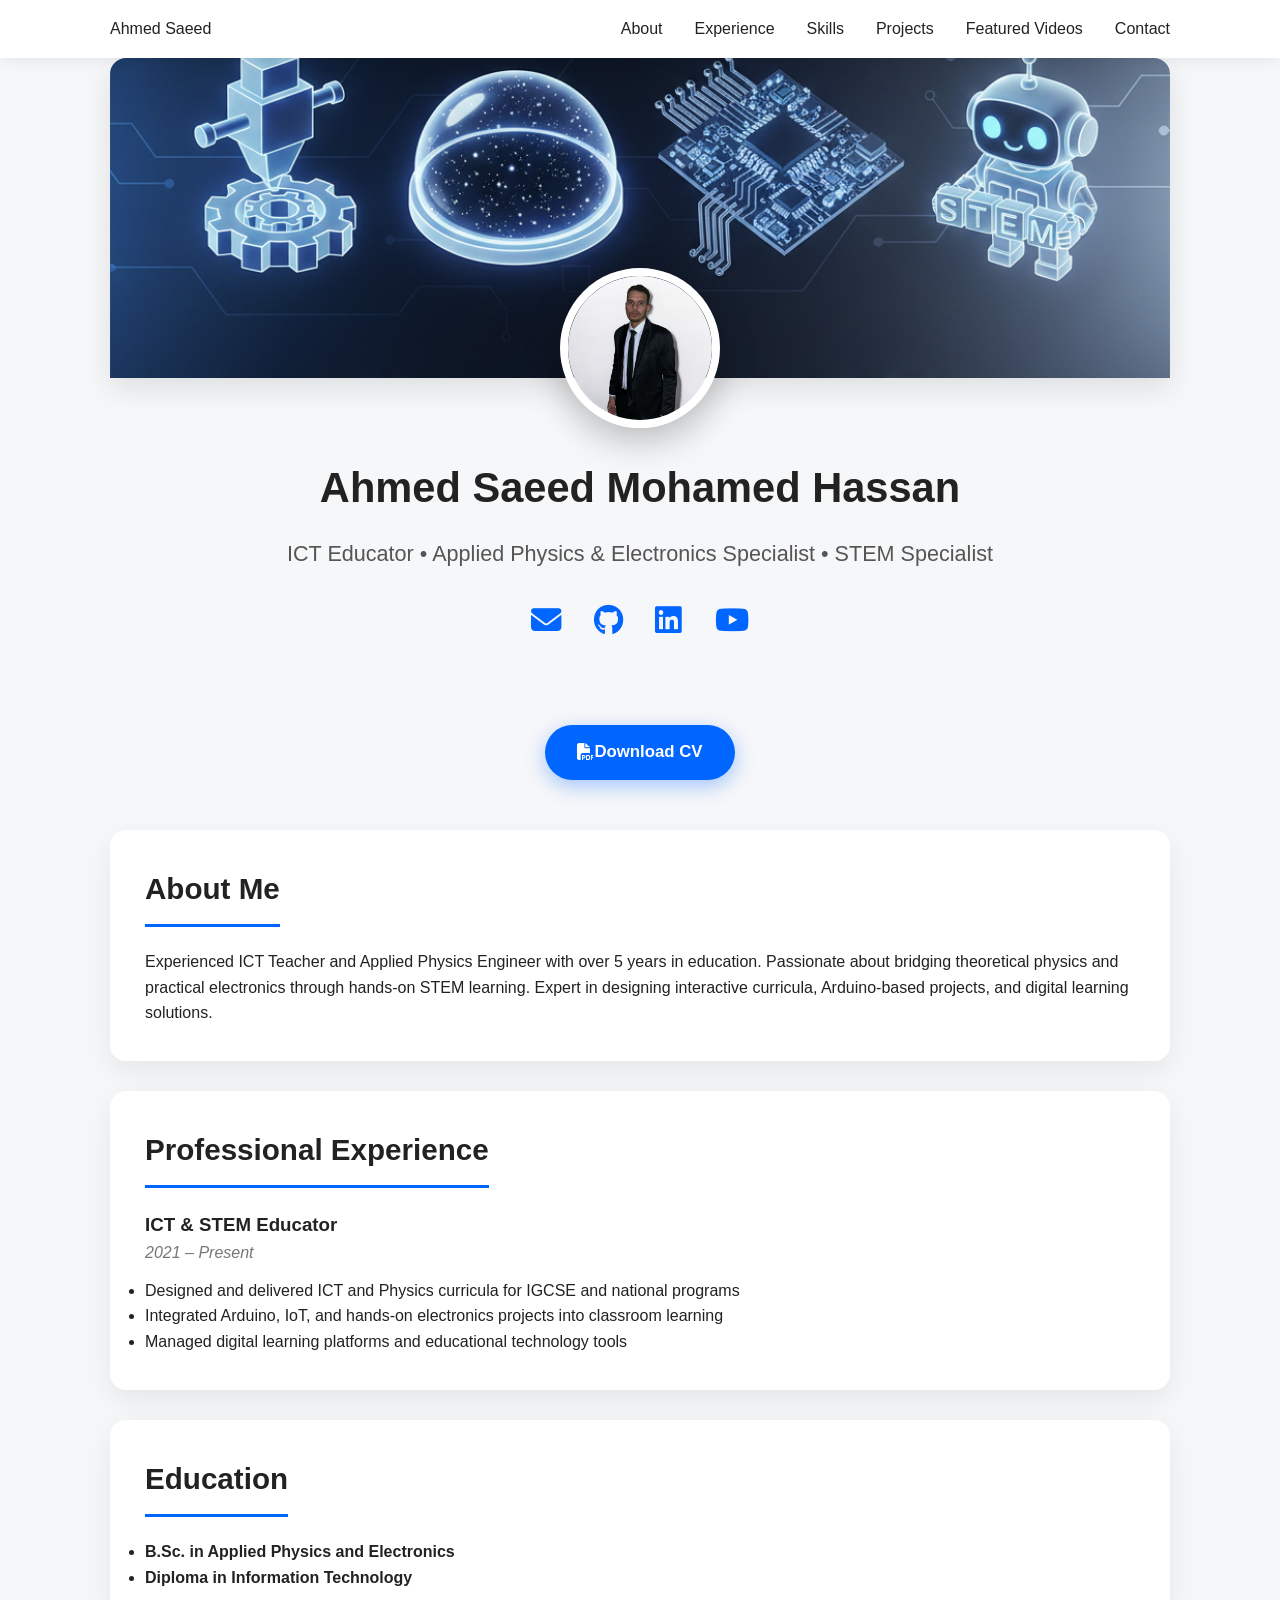
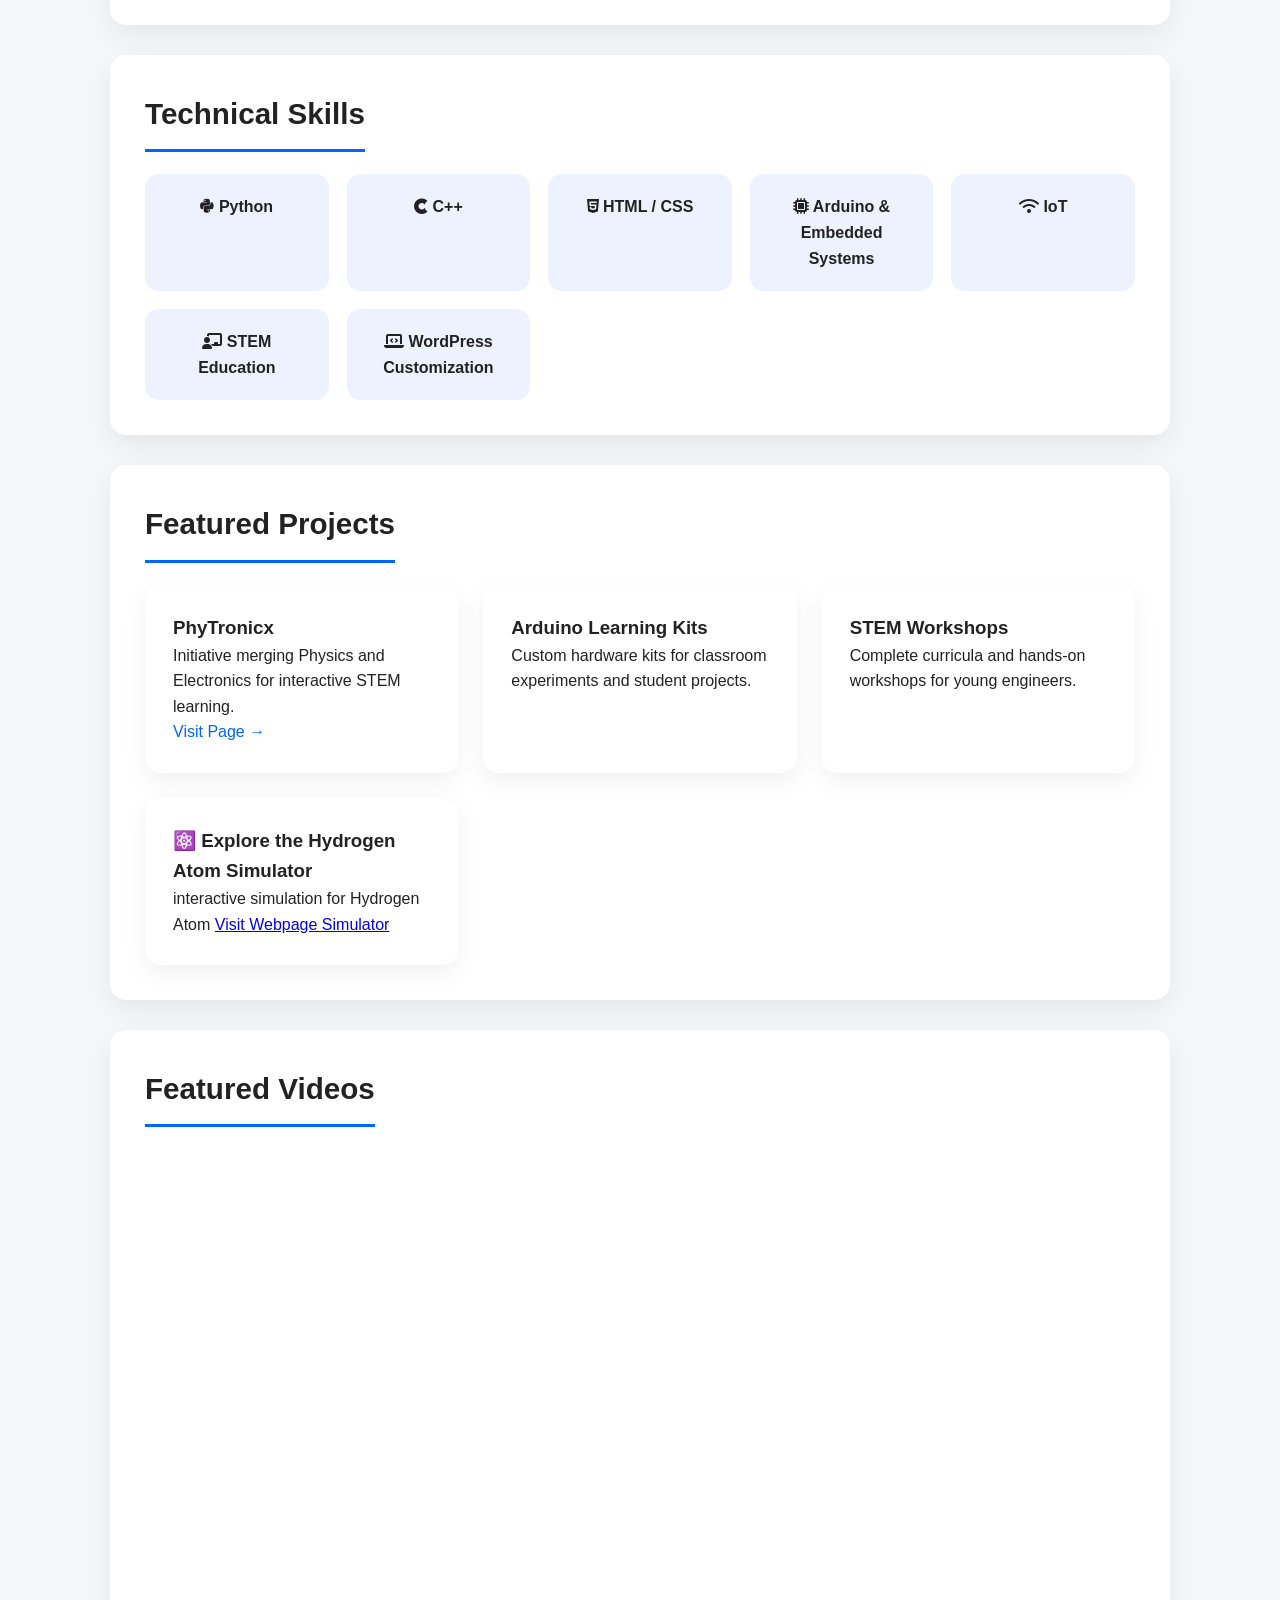
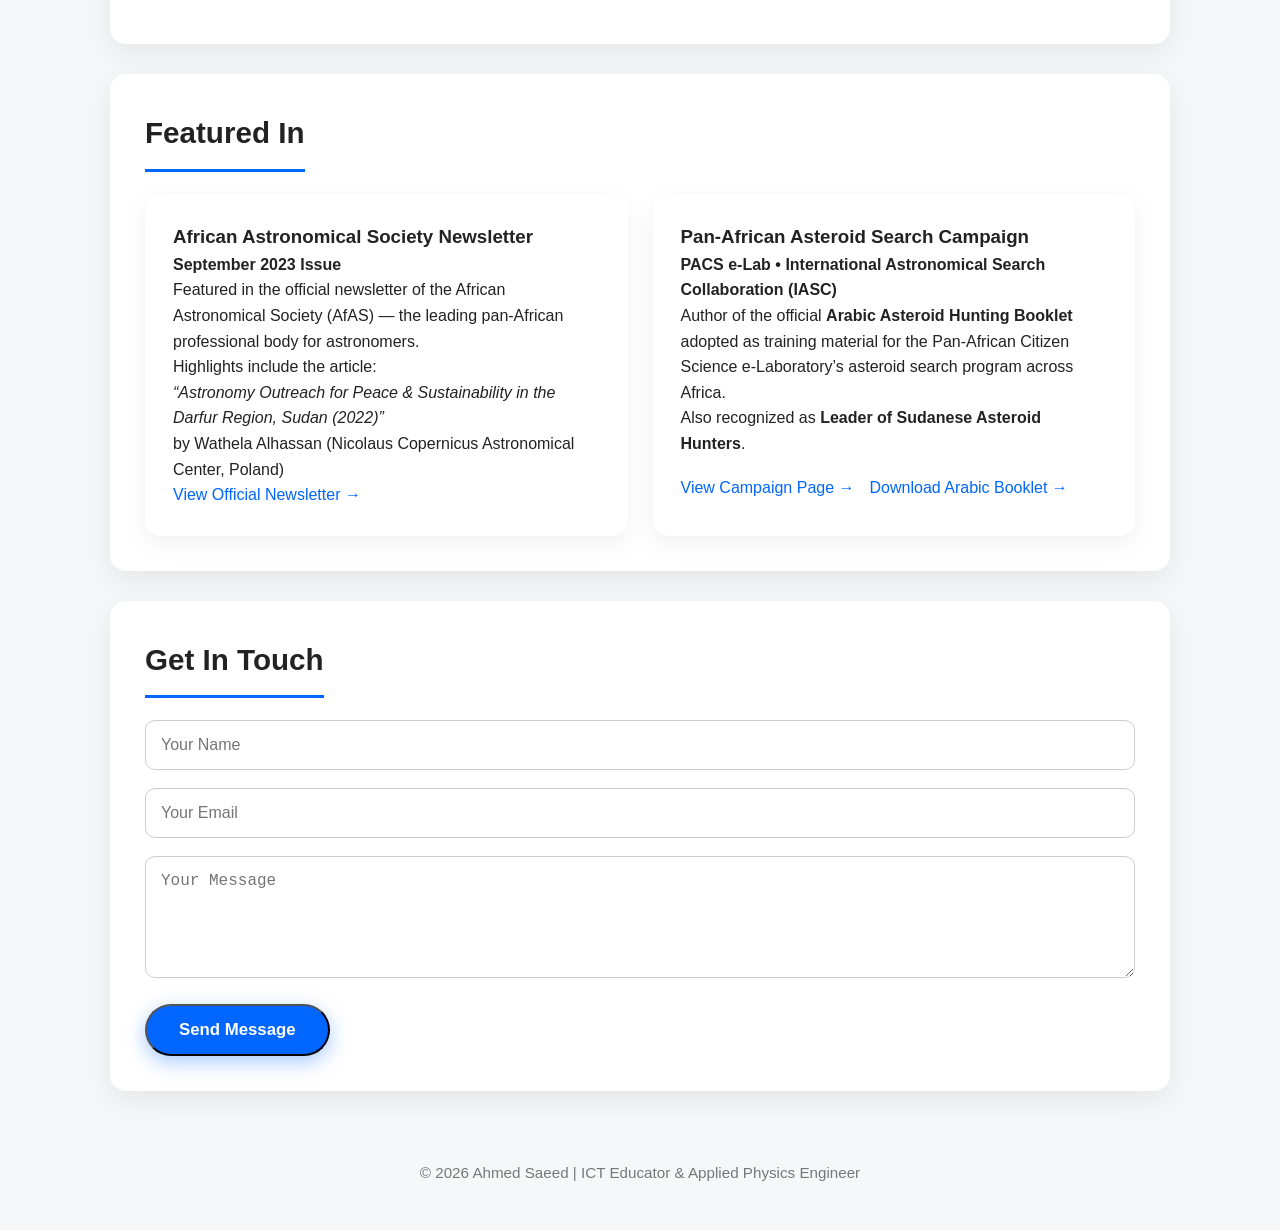
==== index.html @ c098cca5 "Integrate Google Analytics tracking script Added Google Analytics tracking code to the HTML file." ====
<!DOCTYPE html>
<html lang="en">
<head>
  <meta charset="UTF-8">
  <meta name="viewport" content="width=device-width, initial-scale=1.0">
  <title>Ahmed Saeed | ICT & STEM Educator</title>
  <link rel="stylesheet" href="https://cdnjs.cloudflare.com/ajax/libs/font-awesome/6.5.1/css/all.min.css">
  <link rel="stylesheet" href="style.css">
</head>

  <!-- Google tag (gtag.js) -->
<script async src="https://www.googletagmanager.com/gtag/js?id=G-PC1RG837T7"></script>
<script>
  window.dataLayer = window.dataLayer || [];
  function gtag(){dataLayer.push(arguments);}
  gtag('js', new Date());

  gtag('config', 'G-PC1RG837T7');
</script>
  
<body>

  <!-- Navbar -->
  <nav class="navbar">
    <div class="container">
      <a href="#" class="logo">Ahmed Saeed</a>
      <ul>
        <li><a href="#about">About</a></li>
        <li><a href="#experience">Experience</a></li>
        <li><a href="#skills">Skills</a></li>
        <li><a href="#projects">Projects</a></li>
        <li><a href="#videos">Featured Videos</a></li>
        <li><a href="#contact">Contact</a></li>
      </ul>
    </div>
  </nav>

  <main class="container">

        <!-- Hero مع البانر الجديد -->
    <section class="hero">
      <!-- البانر المستطيل -->
      <div class="hero-banner">
        <img src="hero-banner.png" alt="Studio & Lab">
      </div>

      <!-- الصورة الدائرية (تبقى كما هي) -->
      <div class="avatar-wrapper">
        <img src="Personal_Image.jpg" alt="Ahmed Saeed" class="avatar">
      </div>

      <h1>Ahmed Saeed Mohamed Hassan</h1>
      <p class="title">ICT Educator • Applied Physics & Electronics Specialist • STEM Specialist</p>
      
      <div class="links">
        <a href="mailto:3ahmedsaeed3@gmail.com"><i class="fa-solid fa-envelope"></i></a>
        <a href="https://github.com/ahmedsaeedmohammedhasan" target="_blank"><i class="fa-brands fa-github"></i></a>
        <a href="https://www.linkedin.com/in/ahmed-saeed-133773b6/" target="_blank"><i class="fa-brands fa-linkedin"></i></a>
        <a href="https://www.youtube.com/@ahmed.saeed3310" target="_blank"><i class="fa-brands fa-youtube"></i></a>
      </div>
    </section>

    <!-- CV Button -->
    <div class="cv_container">
      <a href="Ahmed_Saeed_CV.pdf" download class="download-btn">
        <i class="fa-solid fa-file-pdf"></i> Download CV
      </a>
    </div>

    <!-- About -->
    <section id="about" class="card">
      <h2>About Me</h2>
      <p>Experienced ICT Teacher and Applied Physics Engineer with over 5 years in education. Passionate about bridging theoretical physics and practical electronics through hands-on STEM learning. Expert in designing interactive curricula, Arduino-based projects, and digital learning solutions.</p>
    </section>

    <!-- Experience -->
    <section id="experience" class="card">
      <h2>Professional Experience</h2>
      <div class="experience-item">
        <h3>ICT & STEM Educator</h3>
        <p class="date">2021 – Present</p>
        <ul>
          <li>Designed and delivered ICT and Physics curricula for IGCSE and national programs</li>
          <li>Integrated Arduino, IoT, and hands-on electronics projects into classroom learning</li>
          <li>Managed digital learning platforms and educational technology tools</li>
        </ul>
      </div>
    </section>

    <!-- Education -->
    <section class="card">
      <h2>Education</h2>
      <ul>
        <li><strong>B.Sc. in Applied Physics and Electronics</strong></li>
        <li><strong>Diploma in Information Technology</strong></li>
      </ul>
    </section>

    <!-- Skills -->
    <section id="skills" class="card">
      <h2>Technical Skills</h2>
      <div class="skills-grid">
        <div class="skill"><i class="fa-brands fa-python"></i> Python</div>
        <div class="skill"><i class="fa-brands fa-cuttlefish"></i> C++</div>
        <div class="skill"><i class="fa-brands fa-html5"></i> HTML / CSS</div>
        <div class="skill"><i class="fa-solid fa-microchip"></i> Arduino & Embedded Systems</div>
        <div class="skill"><i class="fa-solid fa-wifi"></i> IoT</div>
        <div class="skill"><i class="fa-solid fa-chalkboard-user"></i> STEM Education</div>
        <div class="skill"><i class="fa-solid fa-laptop-code"></i> WordPress Customization</div>
      </div>
    </section>

    <!-- Projects -->
    <section id="projects" class="card">
      <h2>Featured Projects</h2>
      <div class="projects-grid">
        <div class="project-card">
          <h3>PhyTronicx</h3>
          <p>Initiative merging Physics and Electronics for interactive STEM learning.</p>
          <a href="https://www.facebook.com/phytronicx/" target="_blank" class="project-link">Visit Page →</a>
        </div>
        <div class="project-card">
          <h3>Arduino Learning Kits</h3>
          <p>Custom hardware kits for classroom experiments and student projects.</p>
        </div>
        <div class="project-card">
          <h3>STEM Workshops</h3>
          <p>Complete curricula and hands-on workshops for young engineers.</p>
        </div>
        <div class="project-card">
          <h3>⚛️ Explore the Hydrogen Atom Simulator </h3>
          <p3>interactive simulation for Hydrogen Atom</p3>
          <a href="hydrogen-simulation.html" target="_blank">Visit Webpage Simulator</a>
        </div>
      </div>
    </section>

    

    <!-- Featured Videos -->
    <section id="videos" class="card">
      <h2>Featured Videos</h2>
      <div class="videos-grid">
        <iframe src="https://www.youtube.com/embed/_iWlAZLUbdM?si=-Vjk-KwJ4nX4zH1U" title="LiFi Experiment" allowfullscreen></iframe>
        <iframe src="https://www.youtube.com/embed/bzITjO2sZpw?si=8_UsGos0zS3VZKq0" title="School Lab Obtimization" allowfullscreen></iframe>
        <iframe src="https://www.youtube.com/embed/A61dWFtvaNE?si=qZqMp2FY14r-JVt9" title="ICT Course" allowfullscreen></iframe>
        <iframe src="https://www.youtube.com/embed/4CJFnahvGFs?si=-EGFkXsbiI03WIcP" title="Interviwes with ICT Course Students" allowfullscreen></iframe>
      </div>
    </section>
    
    <!-- Featured In -->
    <section id="featured" class="card">
      <h2>Featured In</h2>
      <div class="projects-grid">

        <!-- AfAS Newsletter -->
        <div class="project-card">
          <h3>African Astronomical Society Newsletter</h3>
          <p><strong>September 2023 Issue</strong></p>
          <p>Featured in the official newsletter of the African Astronomical Society (AfAS) — the leading pan-African professional body for astronomers.</p>
          <p>Highlights include the article:<br>
             <em>“Astronomy Outreach for Peace & Sustainability in the Darfur Region, Sudan (2022)”</em><br>
             by Wathela Alhassan (Nicolaus Copernicus Astronomical Center, Poland)</p>
          <a href="https://www.africanastronomicalsociety.org/newsletter-september-2023/" 
             target="_blank" 
             class="project-link">View Official Newsletter →</a>
        </div>

        <!-- لو عايز تضيف رابط الـ PDF الخاص بك على Google Drive -->
        <!-- <a href="https://drive.google.com/file/d/1Qd4RTVjuzkWFmsJOhyzgzWHrSRsuoqc3/view" target="_blank" class="project-link">Download PDF (Google Drive) →</a> -->

        <!-- 2. الجديد: Pan-African Asteroid Search Campaign -->
        <div class="project-card">
          <h3>Pan-African Asteroid Search Campaign</h3>
          <p><strong>PACS e-Lab • International Astronomical Search Collaboration (IASC)</strong></p>
          <p>Author of the official <strong>Arabic Asteroid Hunting Booklet</strong> adopted as training material for the Pan-African Citizen Science e-Laboratory’s asteroid search program across Africa.</p>
          <p>Also recognized as <strong>Leader of Sudanese Asteroid Hunters</strong>.</p>
          
          <div style="margin-top: 18px; display:flex; gap:15px; flex-wrap:wrap;">
            <a href="https://pacselab.space/iasc/" target="_blank" class="project-link">View Campaign Page →</a>
            <a href="https://ahmedsaeedmh.wordpress.com/2022/03/25/asteroids-hunting-booklet/" target="_blank" class="project-link">Download Arabic Booklet →</a>
          </div>
        </div>
        
      </div>
    </section>

        
    
    <!-- Contact -->
    <section id="contact" class="card">
      <h2>Get In Touch</h2>
      <form>
        <input type="text" placeholder="Your Name" required>
        <input type="email" placeholder="Your Email" required>
        <textarea placeholder="Your Message" rows="5" required></textarea>
        <button type="submit" class="download-btn">Send Message</button>
      </form>
    </section>

  </main>

  <footer>
    <p>© 2026 Ahmed Saeed | ICT Educator & Applied Physics Engineer</p>
  </footer>

</body>
</html>
---- style.css ----
/* ==================== style.css ==================== */

* {
  box-sizing: border-box;
  margin: 0;
  padding: 0;
}

body {
  font-family: -apple-system, BlinkMacSystemFont, "Segoe UI", Roboto, sans-serif;
  background: #f6f7f9;
  color: #222;
  line-height: 1.6;
}

.container {
  max-width: 1100px;
  margin: 0 auto;
  padding: 0 20px;
}

/* Navbar */
.navbar {
  background: white;
  box-shadow: 0 2px 15px rgba(0,0,0,0.08);
  position: sticky;
  top: 0;
  z-index: 100;
}
.navbar .container {
  display: flex;
  justify-content: space-between;
  align-items: center;
  padding: 16px 20px;
}
.navbar ul {
  display: flex;
  gap: 32px;
  list-style: none;
}
.navbar a {
  text-decoration: none;
  color: #222;
  font-weight: 500;
  transition: color 0.3s;
}
.navbar a:hover { color: #0066ff; }

/* Hero */
.hero {
  text-align: center;
  padding: 60px 0 40px;
}
.avatar {
  width: 140px;
  height: 140px;
  border-radius: 50%;
  object-fit: cover;
  margin-bottom: 20px;
  border: 6px solid #fff;
  box-shadow: 0 10px 30px rgba(0,0,0,0.12);
}
.hero h1 {
  font-size: 2.6rem;
  margin-bottom: 8px;
}
.title {
  color: #555;
  font-size: 1.35rem;
  margin-bottom: 25px;
}
.links a {
  margin: 0 14px;
  font-size: 1.9rem;
  color: #0066ff;
  transition: transform 0.3s;
}
.links a:hover { transform: scale(1.25); }

/* CV Button */
.cv_container {
  display: flex;
  justify-content: center;
  margin: 30px 0 50px;
}
.download-btn {
  display: inline-flex;
  align-items: center;
  background: #0066ff;
  color: white;
  padding: 14px 32px;
  border-radius: 50px;
  text-decoration: none;
  font-weight: 700;
  font-size: 1.05rem;
  box-shadow: 0 6px 20px rgba(0,102,255,0.35);
  transition: all 0.3s;
}
.download-btn:hover {
  background: #0052cc;
  transform: translateY(-4px);
  box-shadow: 0 12px 25px rgba(0,102,255,0.4);
}

/* Cards */
.card {
  background: #fff;
  padding: 35px;
  margin-bottom: 30px;
  border-radius: 16px;
  box-shadow: 0 10px 30px rgba(0,0,0,0.07);
}
.card h2 {
  margin-bottom: 22px;
  font-size: 1.85rem;
  border-bottom: 3px solid #0066ff;
  padding-bottom: 12px;
  display: inline-block;
}

/* Experience */
.date {
  color: #777;
  font-style: italic;
  margin-bottom: 12px;
}

/* Skills */
.skills-grid {
  display: grid;
  grid-template-columns: repeat(auto-fit, minmax(160px, 1fr));
  gap: 18px;
}
.skill {
  background: #eef2ff;
  padding: 20px;
  border-radius: 14px;
  text-align: center;
  font-weight: 600;
  transition: all 0.3s;
}
.skill:hover {
  background: #0066ff;
  color: white;
  transform: translateY(-6px);
}

/* Projects */
.projects-grid {
  display: grid;
  grid-template-columns: repeat(auto-fit, minmax(300px, 1fr));
  gap: 25px;
}
.project-card {
  background: #fff;
  padding: 28px;
  border-radius: 16px;
  box-shadow: 0 8px 25px rgba(0,0,0,0.06);
  transition: transform 0.4s;
}
.project-card:hover { transform: translateY(-12px); }
.project-link {
  color: #0066ff;
  text-decoration: none;
  font-weight: 500;
}
.project-link:hover { text-decoration: underline; }

/* Videos */
.videos-grid {
  display: grid;
  grid-template-columns: repeat(auto-fit, minmax(320px, 1fr));
  gap: 20px;
}
.videos-grid iframe {
  width: 100%;
  height: 220px;
  border-radius: 16px;
  border: none;
}

/* Contact Form */
form input, form textarea {
  width: 100%;
  padding: 15px;
  margin-bottom: 18px;
  border: 1px solid #ccc;
  border-radius: 10px;
  font-size: 1rem;
}

/* Footer */
footer {
  text-align: center;
  color: #777;
  padding: 40px 0;
  font-size: 0.95rem;
}

/* ==================== Hero Banner ==================== */
.hero {
  position: relative;
  text-align: center;
  padding-top: 0;
  margin-bottom: 40px;
}

.hero-banner {
  width: 100%;
  height: 320px;           /* ارتفاع البانر */
  overflow: hidden;
  border-radius: 16px 16px 0 0;
  box-shadow: 0 10px 30px rgba(0,0,0,0.1);
}

.hero-banner img {
  width: 100%;
  height: 100%;
  object-fit: cover;       /* الصورة تغطي البانر كامل */
  display: block;
}

/* الصورة الدائرية تتقاطع مع البانر */
.avatar-wrapper {
  position: relative;
  margin-top: -110px;      /* القيمة دي اللي بتخلّي الدائرة تتقاطع مع البانر */
  z-index: 2;
  display: inline-block;
}

.avatar {
  width: 160px;            /* زيادة بسيطة للشكل الأجمل */
  height: 160px;
  border: 8px solid #fff;
  box-shadow: 0 12px 35px rgba(0,0,0,0.25);
  transition: transform 0.4s;
}

.avatar:hover {
  transform: scale(1.05);
}

/* تعديل بسيط على الـ title عشان يبقى أسفل البانر بشكل أجمل */
.hero .title {
  margin-top: 15px;
}

/* Responsive */
@media (max-width: 768px) {
  .navbar ul { gap: 20px; font-size: 0.95rem; }
  .hero h1 { font-size: 2.1rem; }
}
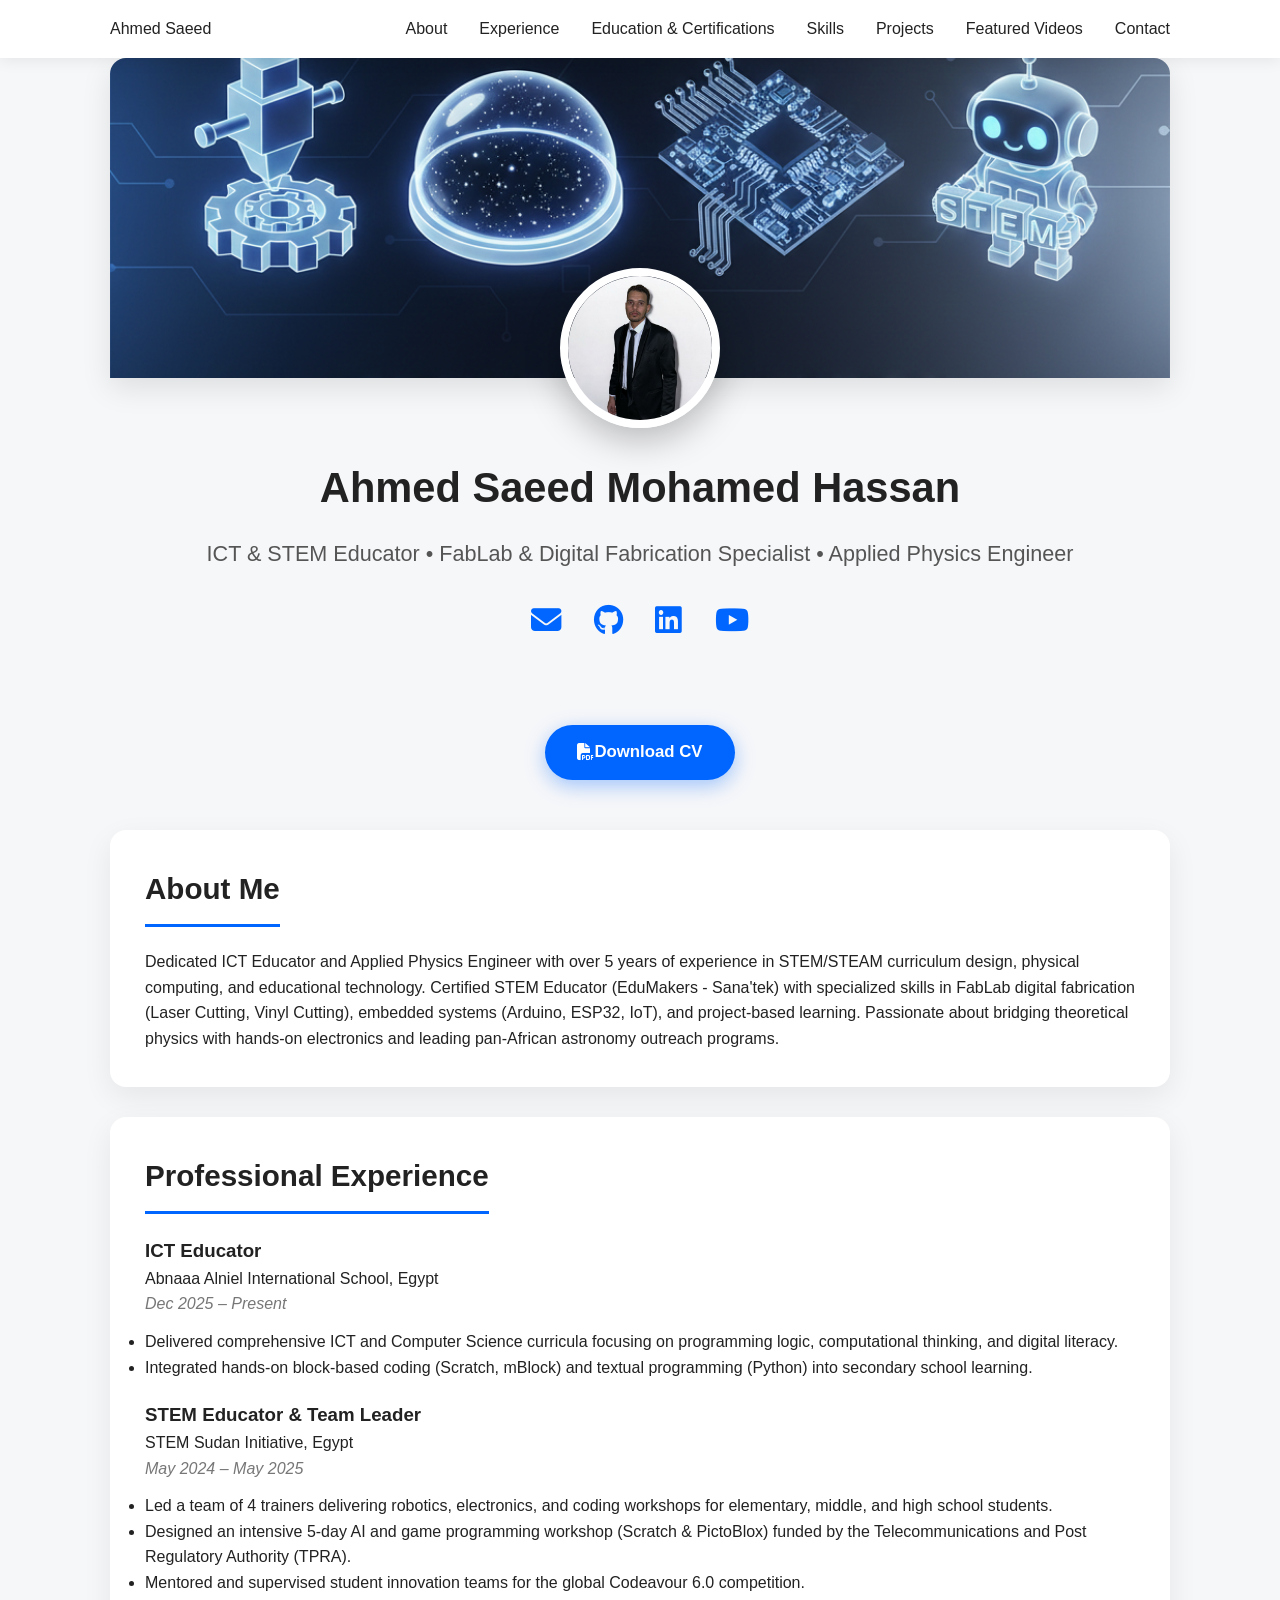
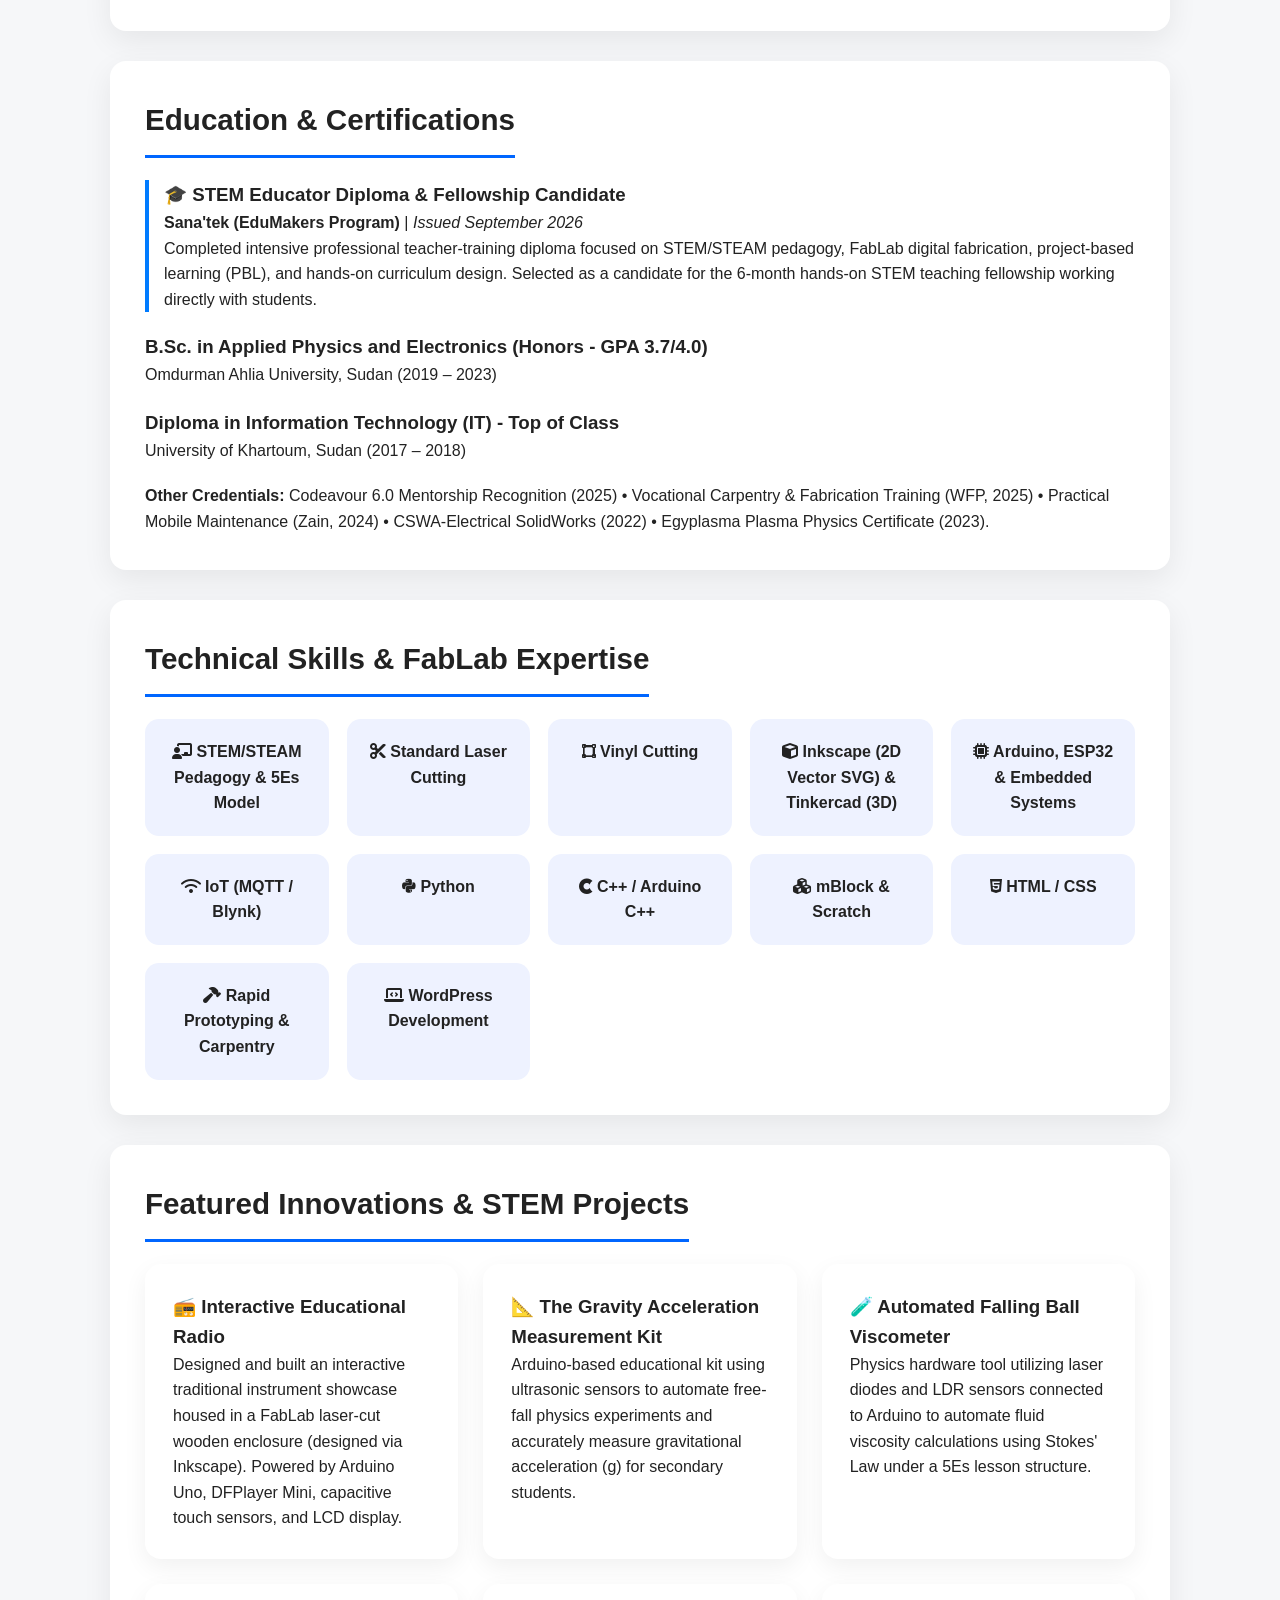
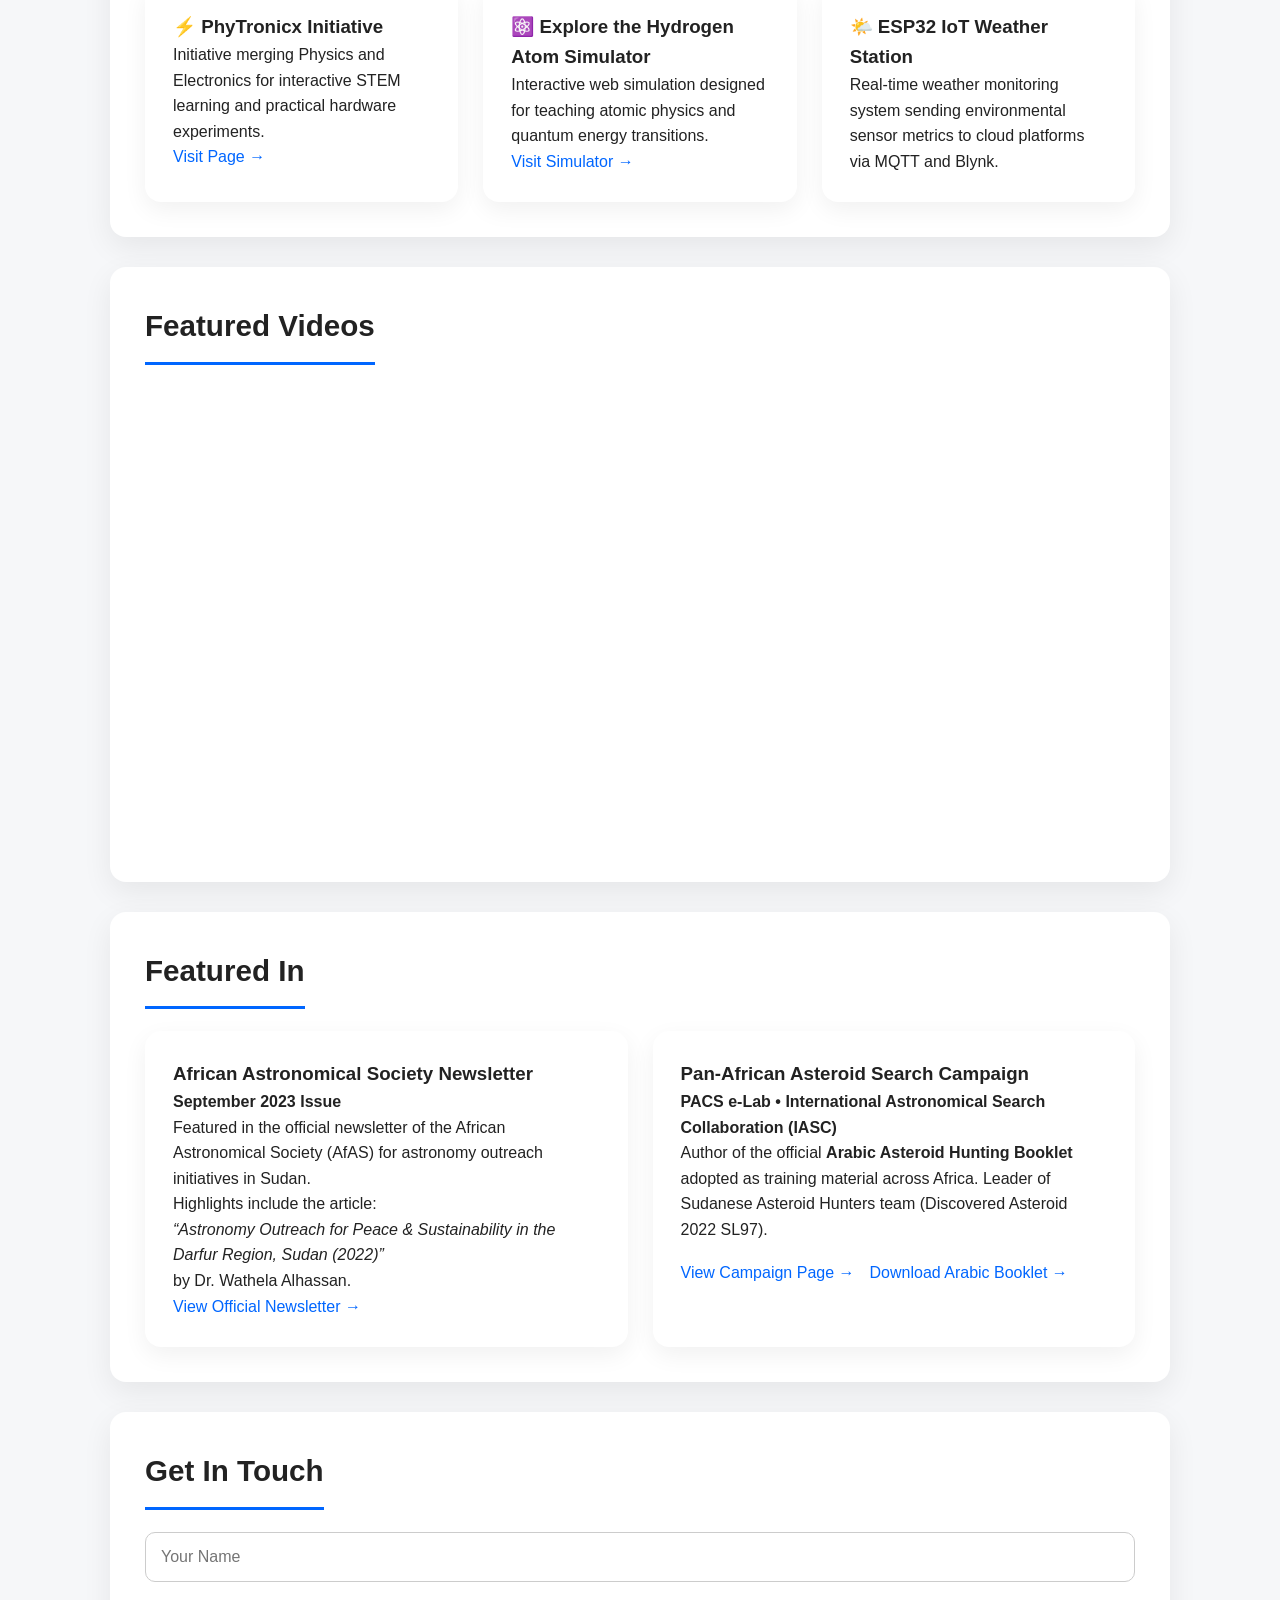
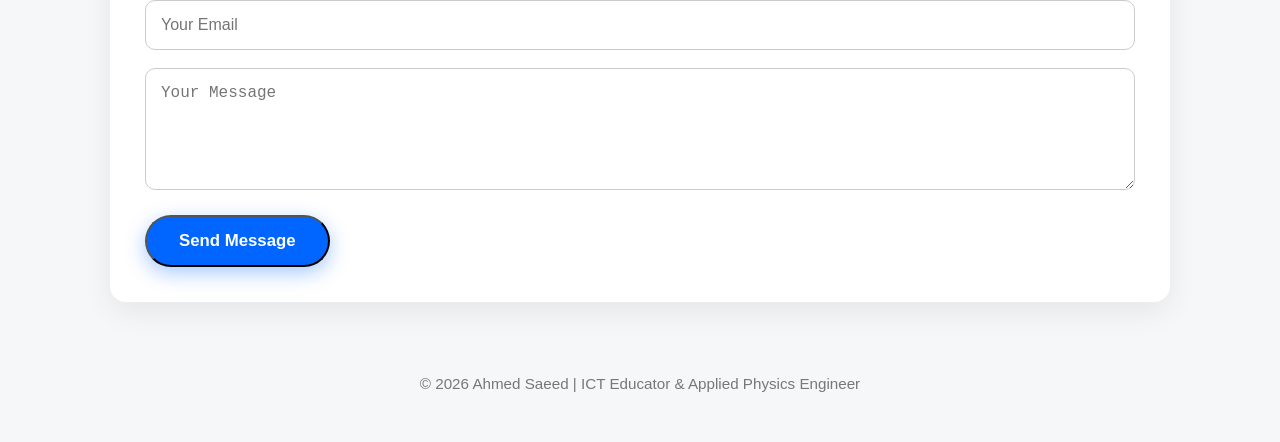
==== commit 9ace20a0: "Revise index.html for content and structural improvements Updated the index.html file to enhance the" ====
--- a/index.html
+++ b/index.html
@@ -6,18 +6,18 @@
   <title>Ahmed Saeed | ICT & STEM Educator</title>
   <link rel="stylesheet" href="https://cdnjs.cloudflare.com/ajax/libs/font-awesome/6.5.1/css/all.min.css">
   <link rel="stylesheet" href="style.css">
+
+  <!-- Google tag (gtag.js) -->
+  <script async src="https://www.googletagmanager.com/gtag/js?id=G-PC1RG837T7"></script>
+  <script>
+    window.dataLayer = window.dataLayer || [];
+    function gtag(){dataLayer.push(arguments);}
+    gtag('js', new Date());
+
+    gtag('config', 'G-PC1RG837T7');
+  </script>
 </head>
 
-  <!-- Google tag (gtag.js) -->
-<script async src="https://www.googletagmanager.com/gtag/js?id=G-PC1RG837T7"></script>
-<script>
-  window.dataLayer = window.dataLayer || [];
-  function gtag(){dataLayer.push(arguments);}
-  gtag('js', new Date());
-
-  gtag('config', 'G-PC1RG837T7');
-</script>
-  
 <body>
 
   <!-- Navbar -->
@@ -27,6 +27,7 @@
       <ul>
         <li><a href="#about">About</a></li>
         <li><a href="#experience">Experience</a></li>
+        <li><a href="#education">Education & Certifications</a></li>
         <li><a href="#skills">Skills</a></li>
         <li><a href="#projects">Projects</a></li>
         <li><a href="#videos">Featured Videos</a></li>
@@ -37,114 +38,167 @@
 
   <main class="container">
 
-        <!-- Hero مع البانر الجديد -->
+    <!-- Hero Section -->
     <section class="hero">
-      <!-- البانر المستطيل -->
       <div class="hero-banner">
         <img src="hero-banner.png" alt="Studio & Lab">
       </div>
 
-      <!-- الصورة الدائرية (تبقى كما هي) -->
       <div class="avatar-wrapper">
         <img src="Personal_Image.jpg" alt="Ahmed Saeed" class="avatar">
       </div>
 
       <h1>Ahmed Saeed Mohamed Hassan</h1>
-      <p class="title">ICT Educator • Applied Physics & Electronics Specialist • STEM Specialist</p>
+      <p class="title">ICT & STEM Educator • FabLab & Digital Fabrication Specialist • Applied Physics Engineer</p>
       
       <div class="links">
-        <a href="mailto:3ahmedsaeed3@gmail.com"><i class="fa-solid fa-envelope"></i></a>
-        <a href="https://github.com/ahmedsaeedmohammedhasan" target="_blank"><i class="fa-brands fa-github"></i></a>
-        <a href="https://www.linkedin.com/in/ahmed-saeed-133773b6/" target="_blank"><i class="fa-brands fa-linkedin"></i></a>
-        <a href="https://www.youtube.com/@ahmed.saeed3310" target="_blank"><i class="fa-brands fa-youtube"></i></a>
+        <a href="mailto:3ahmedsaeed3@gmail.com" title="Email"><i class="fa-solid fa-envelope"></i></a>
+        <a href="https://github.com/ahmedsaeedmohammedhasan" target="_blank" title="GitHub"><i class="fa-brands fa-github"></i></a>
+        <a href="https://www.linkedin.com/in/ahmed-saeed-133773b6/" target="_blank" title="LinkedIn"><i class="fa-brands fa-linkedin"></i></a>
+        <a href="https://www.youtube.com/@ahmed.saeed3310" target="_blank" title="YouTube"><i class="fa-brands fa-youtube"></i></a>
       </div>
     </section>
 
     <!-- CV Button -->
     <div class="cv_container">
-      <a href="Ahmed_Saeed_CV.pdf" download class="download-btn">
+      <a href="Ahmed_Saeed_ATS_Resume_April_2026 (2).pdf" download class="download-btn">
         <i class="fa-solid fa-file-pdf"></i> Download CV
       </a>
     </div>
 
-    <!-- About -->
+    <!-- About Me -->
     <section id="about" class="card">
       <h2>About Me</h2>
-      <p>Experienced ICT Teacher and Applied Physics Engineer with over 5 years in education. Passionate about bridging theoretical physics and practical electronics through hands-on STEM learning. Expert in designing interactive curricula, Arduino-based projects, and digital learning solutions.</p>
-    </section>
-
-    <!-- Experience -->
+      <p>Dedicated ICT Educator and Applied Physics Engineer with over 5 years of experience in STEM/STEAM curriculum design, physical computing, and educational technology. Certified STEM Educator (EduMakers - Sana'tek) with specialized skills in FabLab digital fabrication (Laser Cutting, Vinyl Cutting), embedded systems (Arduino, ESP32, IoT), and project-based learning. Passionate about bridging theoretical physics with hands-on electronics and leading pan-African astronomy outreach programs.</p>
+    </section>
+
+    <!-- Professional Experience -->
     <section id="experience" class="card">
       <h2>Professional Experience</h2>
       <div class="experience-item">
-        <h3>ICT & STEM Educator</h3>
-        <p class="date">2021 – Present</p>
+        <h3>ICT Educator</h3>
+        <p class="company">Abnaaa Alniel International School, Egypt</p>
+        <p class="date">Dec 2025 – Present</p>
         <ul>
-          <li>Designed and delivered ICT and Physics curricula for IGCSE and national programs</li>
-          <li>Integrated Arduino, IoT, and hands-on electronics projects into classroom learning</li>
-          <li>Managed digital learning platforms and educational technology tools</li>
+          <li>Delivered comprehensive ICT and Computer Science curricula focusing on programming logic, computational thinking, and digital literacy.</li>
+          <li>Integrated hands-on block-based coding (Scratch, mBlock) and textual programming (Python) into secondary school learning.</li>
         </ul>
       </div>
-    </section>
-
-    <!-- Education -->
-    <section class="card">
-      <h2>Education</h2>
-      <ul>
-        <li><strong>B.Sc. in Applied Physics and Electronics</strong></li>
-        <li><strong>Diploma in Information Technology</strong></li>
-      </ul>
-    </section>
-
-    <!-- Skills -->
+
+      <div class="experience-item" style="margin-top: 20px;">
+        <h3>STEM Educator & Team Leader</h3>
+        <p class="company">STEM Sudan Initiative, Egypt</p>
+        <p class="date">May 2024 – May 2025</p>
+        <ul>
+          <li>Led a team of 4 trainers delivering robotics, electronics, and coding workshops for elementary, middle, and high school students.</li>
+          <li>Designed an intensive 5-day AI and game programming workshop (Scratch & PictoBlox) funded by the Telecommunications and Post Regulatory Authority (TPRA).</li>
+          <li>Mentored and supervised student innovation teams for the global Codeavour 6.0 competition.</li>
+        </ul>
+      </div>
+    </section>
+
+    <!-- Education & Certifications -->
+    <section id="education" class="card">
+      <h2>Education & Certifications</h2>
+      <div class="education-grid" style="display: flex; flex-direction: column; gap: 20px;">
+        
+        <!-- STEM Diploma EduMakers -->
+        <div class="cert-item" style="border-left: 4px solid #007bff; padding-left: 15px;">
+          <h3>🎓 STEM Educator Diploma & Fellowship Candidate</h3>
+          <p><strong>Sana'tek (EduMakers Program)</strong> | <em>Issued September 2026</em></p>
+          <p>Completed intensive professional teacher-training diploma focused on STEM/STEAM pedagogy, FabLab digital fabrication, project-based learning (PBL), and hands-on curriculum design. Selected as a candidate for the 6-month hands-on STEM teaching fellowship working directly with students.</p>
+        </div>
+
+        <div class="edu-item">
+          <h3>B.Sc. in Applied Physics and Electronics (Honors - GPA 3.7/4.0)</h3>
+          <p>Omdurman Ahlia University, Sudan (2019 – 2023)</p>
+        </div>
+
+        <div class="edu-item">
+          <h3>Diploma in Information Technology (IT) - Top of Class</h3>
+          <p>University of Khartoum, Sudan (2017 – 2018)</p>
+        </div>
+
+        <div class="cert-item">
+          <p><strong>Other Credentials:</strong> Codeavour 6.0 Mentorship Recognition (2025) • Vocational Carpentry & Fabrication Training (WFP, 2025) • Practical Mobile Maintenance (Zain, 2024) • CSWA-Electrical SolidWorks (2022) • Egyplasma Plasma Physics Certificate (2023).</p>
+        </div>
+
+      </div>
+    </section>
+
+    <!-- Technical Skills -->
     <section id="skills" class="card">
-      <h2>Technical Skills</h2>
+      <h2>Technical Skills & FabLab Expertise</h2>
       <div class="skills-grid">
+        <div class="skill"><i class="fa-solid fa-chalkboard-user"></i> STEM/STEAM Pedagogy & 5Es Model</div>
+        <div class="skill"><i class="fa-solid fa-scissors"></i> Standard Laser Cutting</div>
+        <div class="skill"><i class="fa-solid fa-vector-square"></i> Vinyl Cutting</div>
+        <div class="skill"><i class="fa-solid fa-cube"></i> Inkscape (2D Vector SVG) & Tinkercad (3D)</div>
+        <div class="skill"><i class="fa-solid fa-microchip"></i> Arduino, ESP32 & Embedded Systems</div>
+        <div class="skill"><i class="fa-solid fa-wifi"></i> IoT (MQTT / Blynk)</div>
         <div class="skill"><i class="fa-brands fa-python"></i> Python</div>
-        <div class="skill"><i class="fa-brands fa-cuttlefish"></i> C++</div>
+        <div class="skill"><i class="fa-brands fa-cuttlefish"></i> C++ / Arduino C++</div>
+        <div class="skill"><i class="fa-solid fa-cubes"></i> mBlock & Scratch</div>
         <div class="skill"><i class="fa-brands fa-html5"></i> HTML / CSS</div>
-        <div class="skill"><i class="fa-solid fa-microchip"></i> Arduino & Embedded Systems</div>
-        <div class="skill"><i class="fa-solid fa-wifi"></i> IoT</div>
-        <div class="skill"><i class="fa-solid fa-chalkboard-user"></i> STEM Education</div>
-        <div class="skill"><i class="fa-solid fa-laptop-code"></i> WordPress Customization</div>
-      </div>
-    </section>
-
-    <!-- Projects -->
+        <div class="skill"><i class="fa-solid fa-hammer"></i> Rapid Prototyping & Carpentry</div>
+        <div class="skill"><i class="fa-solid fa-laptop-code"></i> WordPress Development</div>
+      </div>
+    </section>
+
+    <!-- Featured Projects -->
     <section id="projects" class="card">
-      <h2>Featured Projects</h2>
+      <h2>Featured Innovations & STEM Projects</h2>
       <div class="projects-grid">
-        <div class="project-card">
-          <h3>PhyTronicx</h3>
-          <p>Initiative merging Physics and Electronics for interactive STEM learning.</p>
+
+        <!-- Interactive Radio -->
+        <div class="project-card">
+          <h3>📻 Interactive Educational Radio</h3>
+          <p>Designed and built an interactive traditional instrument showcase housed in a FabLab laser-cut wooden enclosure (designed via Inkscape). Powered by Arduino Uno, DFPlayer Mini, capacitive touch sensors, and LCD display.</p>
+        </div>
+
+        <!-- Gravity Kit -->
+        <div class="project-card">
+          <h3>📐 The Gravity Acceleration Measurement Kit</h3>
+          <p>Arduino-based educational kit using ultrasonic sensors to automate free-fall physics experiments and accurately measure gravitational acceleration (g) for secondary students.</p>
+        </div>
+
+        <!-- Viscometer Kit -->
+        <div class="project-card">
+          <h3>🧪 Automated Falling Ball Viscometer</h3>
+          <p>Physics hardware tool utilizing laser diodes and LDR sensors connected to Arduino to automate fluid viscosity calculations using Stokes' Law under a 5Es lesson structure.</p>
+        </div>
+
+        <!-- PhyTronicx -->
+        <div class="project-card">
+          <h3>⚡ PhyTronicx Initiative</h3>
+          <p>Initiative merging Physics and Electronics for interactive STEM learning and practical hardware experiments.</p>
           <a href="https://www.facebook.com/phytronicx/" target="_blank" class="project-link">Visit Page →</a>
         </div>
-        <div class="project-card">
-          <h3>Arduino Learning Kits</h3>
-          <p>Custom hardware kits for classroom experiments and student projects.</p>
-        </div>
-        <div class="project-card">
-          <h3>STEM Workshops</h3>
-          <p>Complete curricula and hands-on workshops for young engineers.</p>
-        </div>
-        <div class="project-card">
-          <h3>⚛️ Explore the Hydrogen Atom Simulator </h3>
-          <p3>interactive simulation for Hydrogen Atom</p3>
-          <a href="hydrogen-simulation.html" target="_blank">Visit Webpage Simulator</a>
-        </div>
-      </div>
-    </section>
-
-    
+
+        <!-- Hydrogen Simulator -->
+        <div class="project-card">
+          <h3>⚛️ Explore the Hydrogen Atom Simulator</h3>
+          <p>Interactive web simulation designed for teaching atomic physics and quantum energy transitions.</p>
+          <a href="hydrogen-simulation.html" target="_blank" class="project-link">Visit Simulator →</a>
+        </div>
+
+        <!-- IoT Weather Station -->
+        <div class="project-card">
+          <h3>🌤️ ESP32 IoT Weather Station</h3>
+          <p>Real-time weather monitoring system sending environmental sensor metrics to cloud platforms via MQTT and Blynk.</p>
+        </div>
+
+      </div>
+    </section>
 
     <!-- Featured Videos -->
     <section id="videos" class="card">
       <h2>Featured Videos</h2>
       <div class="videos-grid">
         <iframe src="https://www.youtube.com/embed/_iWlAZLUbdM?si=-Vjk-KwJ4nX4zH1U" title="LiFi Experiment" allowfullscreen></iframe>
-        <iframe src="https://www.youtube.com/embed/bzITjO2sZpw?si=8_UsGos0zS3VZKq0" title="School Lab Obtimization" allowfullscreen></iframe>
+        <iframe src="https://www.youtube.com/embed/bzITjO2sZpw?si=8_UsGos0zS3VZKq0" title="School Lab Optimization" allowfullscreen></iframe>
         <iframe src="https://www.youtube.com/embed/A61dWFtvaNE?si=qZqMp2FY14r-JVt9" title="ICT Course" allowfullscreen></iframe>
-        <iframe src="https://www.youtube.com/embed/4CJFnahvGFs?si=-EGFkXsbiI03WIcP" title="Interviwes with ICT Course Students" allowfullscreen></iframe>
+        <iframe src="https://www.youtube.com/embed/4CJFnahvGFs?si=-EGFkXsbiI03WIcP" title="Interviews with ICT Course Students" allowfullscreen></iframe>
       </div>
     </section>
     
@@ -157,24 +211,20 @@
         <div class="project-card">
           <h3>African Astronomical Society Newsletter</h3>
           <p><strong>September 2023 Issue</strong></p>
-          <p>Featured in the official newsletter of the African Astronomical Society (AfAS) — the leading pan-African professional body for astronomers.</p>
+          <p>Featured in the official newsletter of the African Astronomical Society (AfAS) for astronomy outreach initiatives in Sudan.</p>
           <p>Highlights include the article:<br>
              <em>“Astronomy Outreach for Peace & Sustainability in the Darfur Region, Sudan (2022)”</em><br>
-             by Wathela Alhassan (Nicolaus Copernicus Astronomical Center, Poland)</p>
+             by Dr. Wathela Alhassan.</p>
           <a href="https://www.africanastronomicalsociety.org/newsletter-september-2023/" 
              target="_blank" 
              class="project-link">View Official Newsletter →</a>
         </div>
 
-        <!-- لو عايز تضيف رابط الـ PDF الخاص بك على Google Drive -->
-        <!-- <a href="https://drive.google.com/file/d/1Qd4RTVjuzkWFmsJOhyzgzWHrSRsuoqc3/view" target="_blank" class="project-link">Download PDF (Google Drive) →</a> -->
-
-        <!-- 2. الجديد: Pan-African Asteroid Search Campaign -->
+        <!-- Pan-African Asteroid Campaign -->
         <div class="project-card">
           <h3>Pan-African Asteroid Search Campaign</h3>
           <p><strong>PACS e-Lab • International Astronomical Search Collaboration (IASC)</strong></p>
-          <p>Author of the official <strong>Arabic Asteroid Hunting Booklet</strong> adopted as training material for the Pan-African Citizen Science e-Laboratory’s asteroid search program across Africa.</p>
-          <p>Also recognized as <strong>Leader of Sudanese Asteroid Hunters</strong>.</p>
+          <p>Author of the official <strong>Arabic Asteroid Hunting Booklet</strong> adopted as training material across Africa. Leader of Sudanese Asteroid Hunters team (Discovered Asteroid 2022 SL97).</p>
           
           <div style="margin-top: 18px; display:flex; gap:15px; flex-wrap:wrap;">
             <a href="https://pacselab.space/iasc/" target="_blank" class="project-link">View Campaign Page →</a>
@@ -185,8 +235,6 @@
       </div>
     </section>
 
-        
-    
     <!-- Contact -->
     <section id="contact" class="card">
       <h2>Get In Touch</h2>
@@ -206,12 +254,3 @@
 
 </body>
 </html>
-
-
-
-
-
-
-
-
-
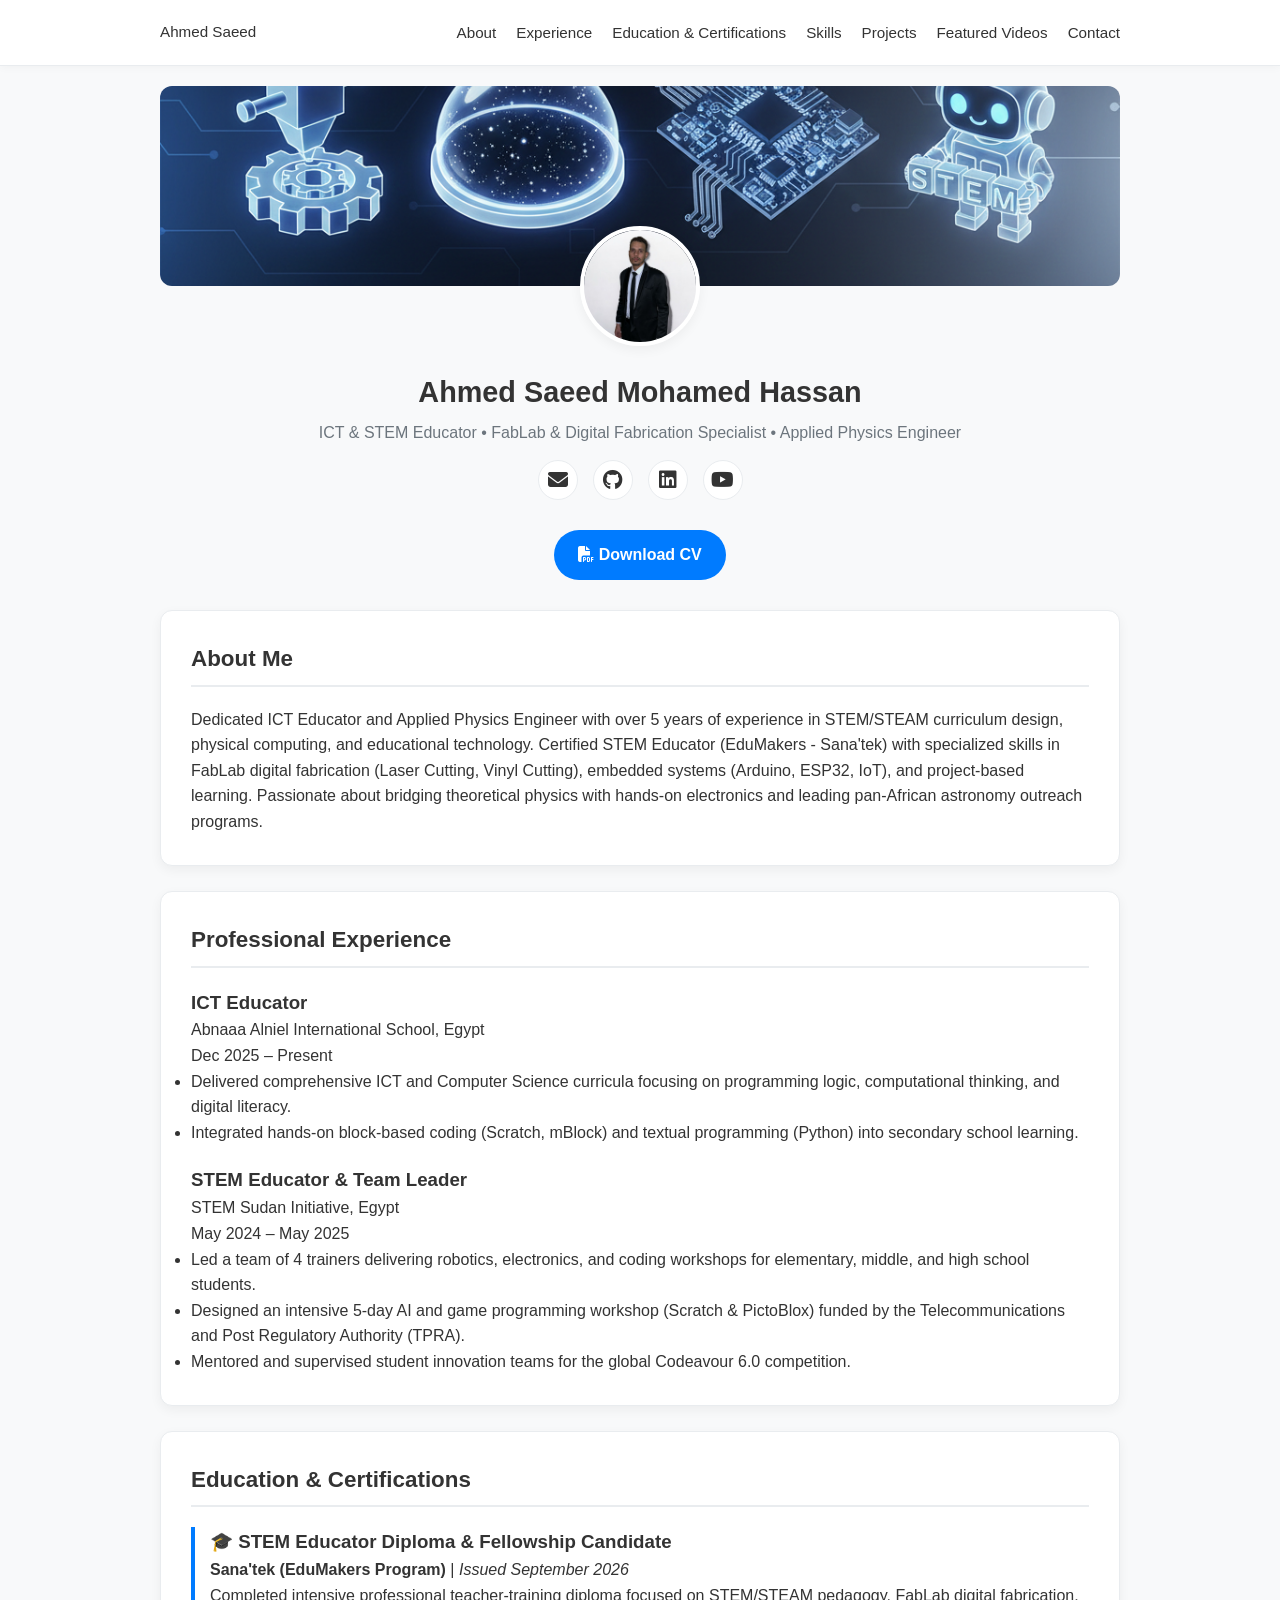
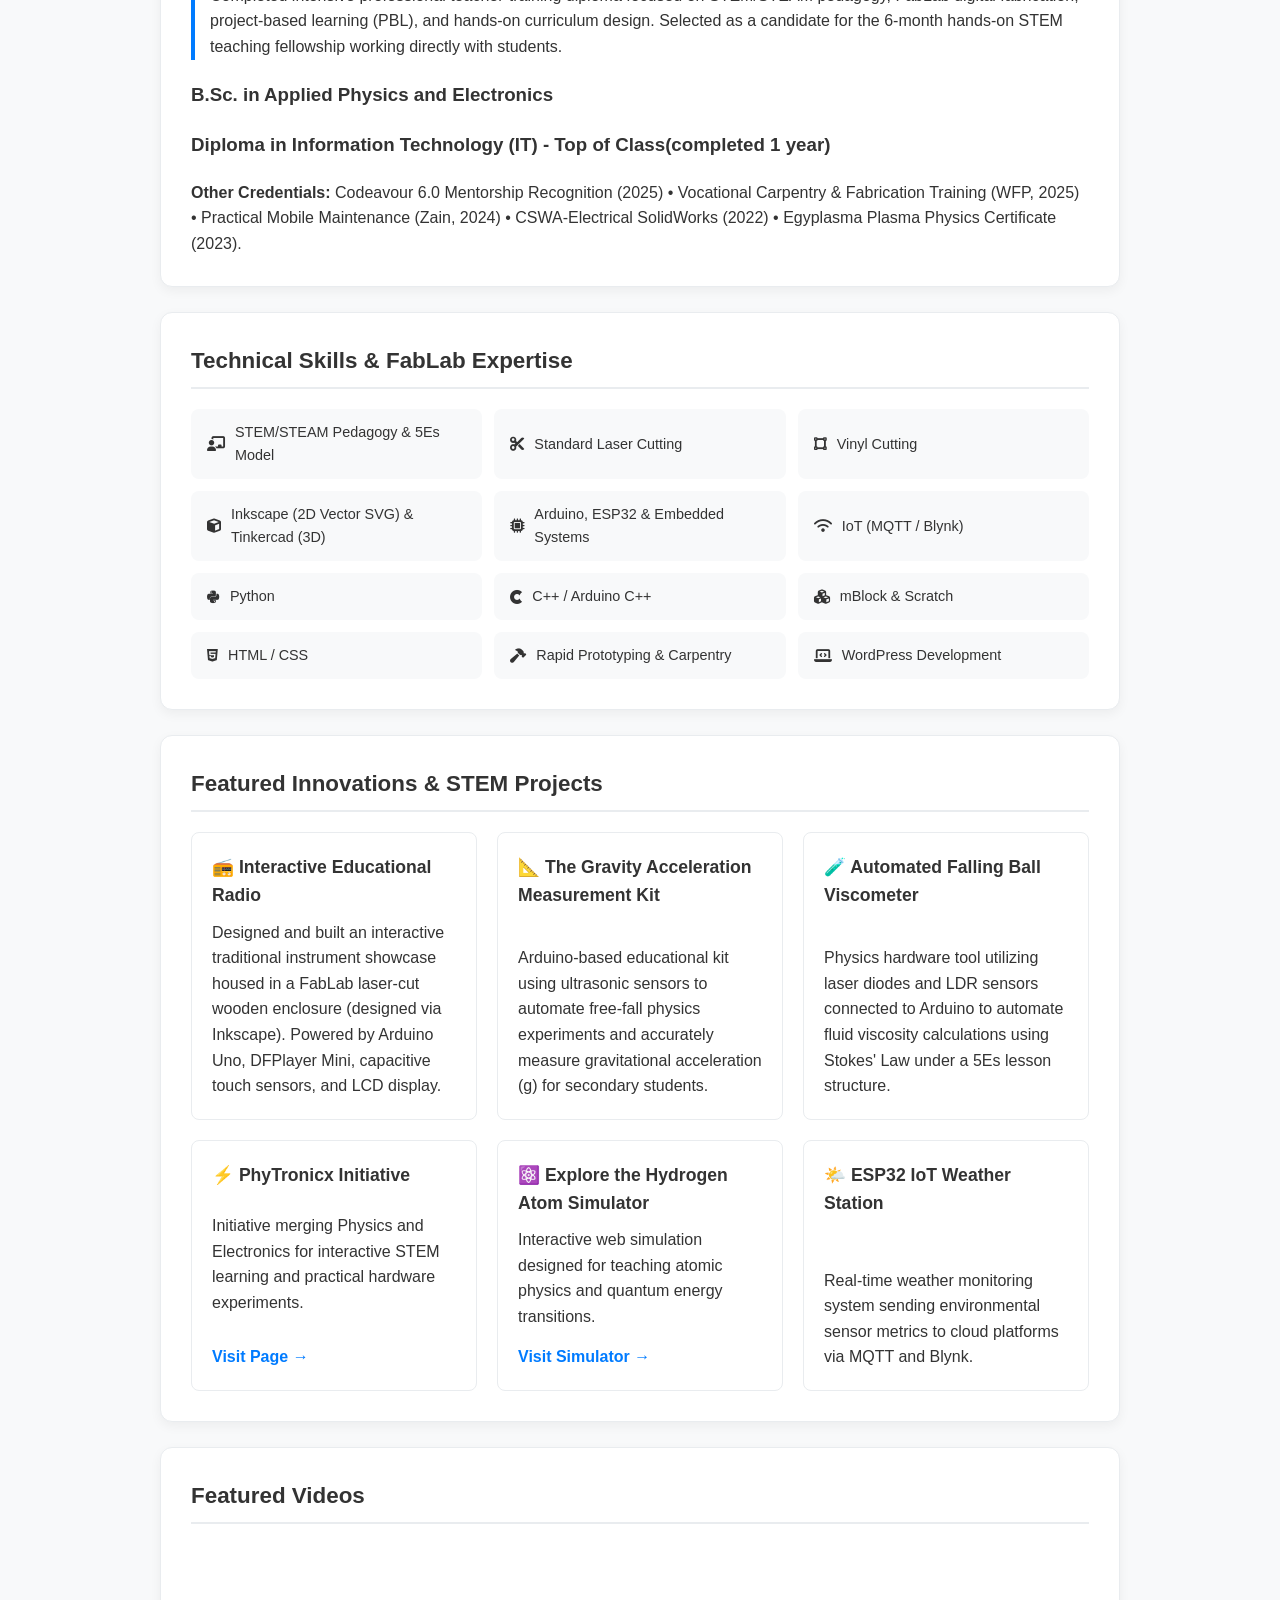
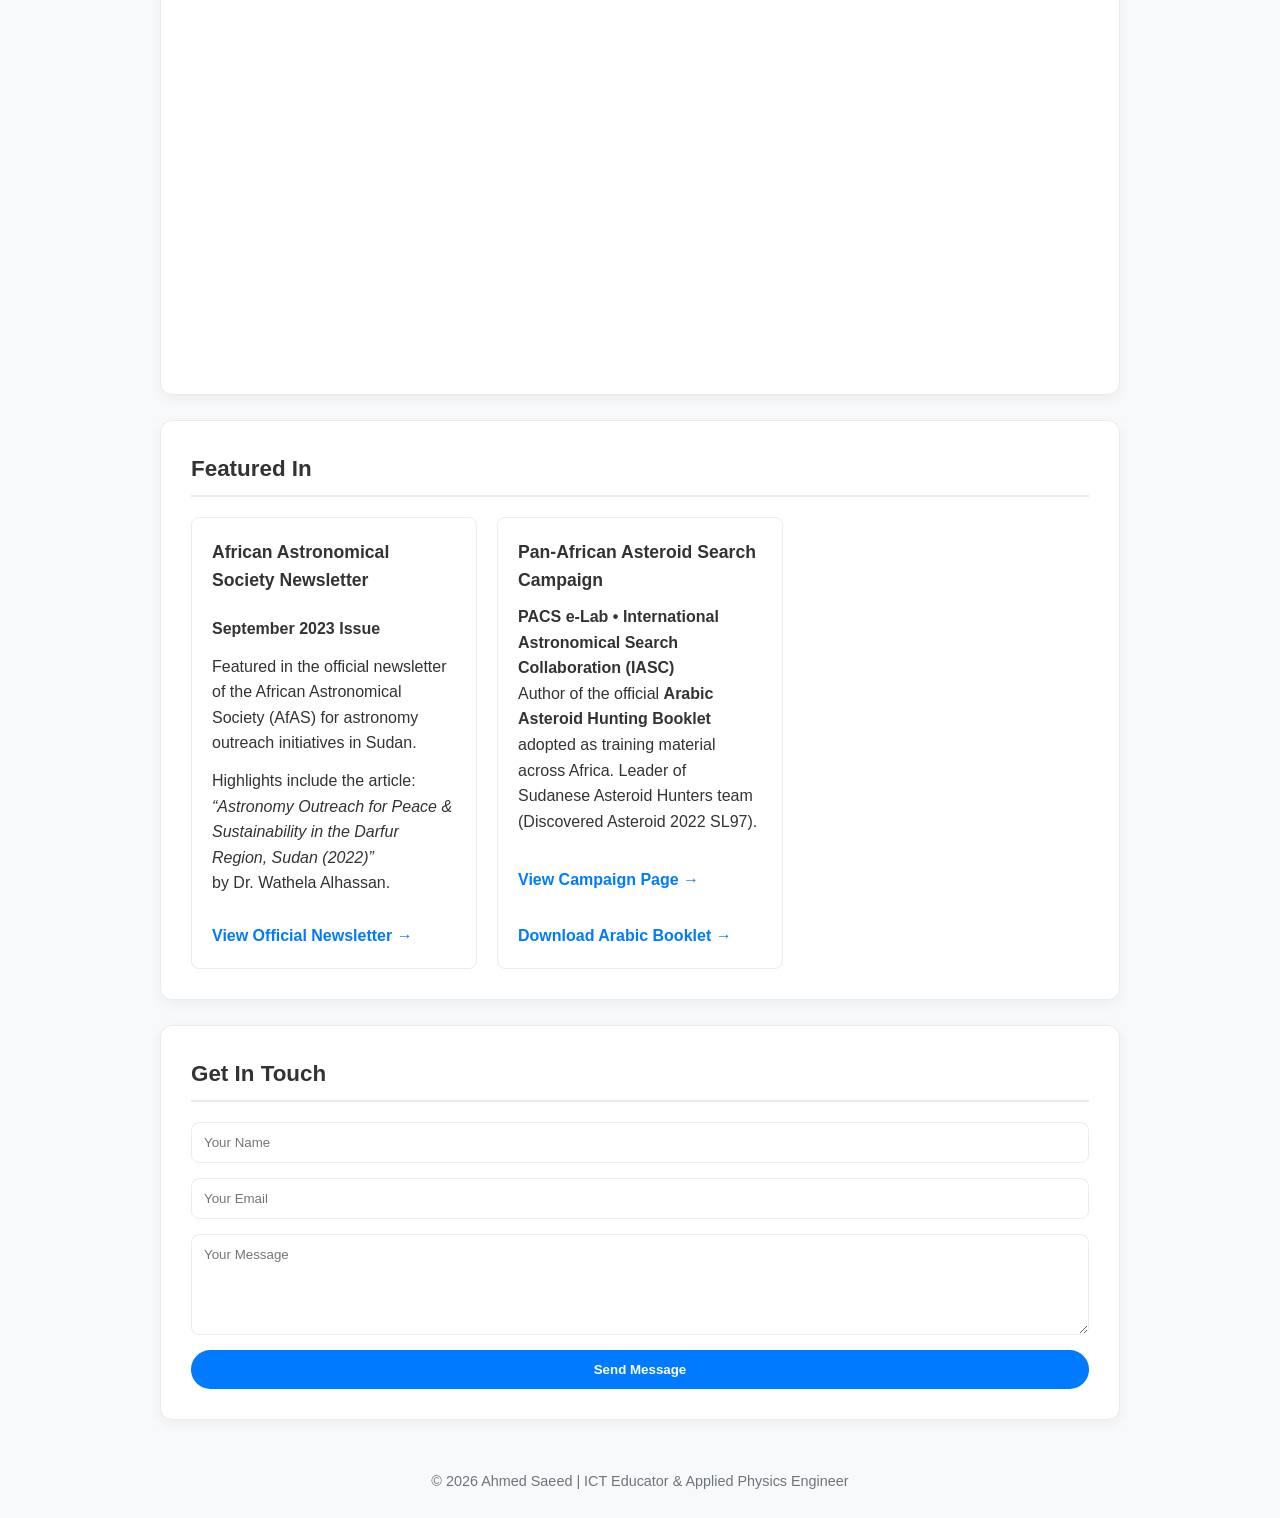
==== commit 60c10b07: "Fix HTML encoding issues in index.html" ====
--- a/index.html
+++ b/index.html
@@ -110,13 +110,13 @@
         </div>
 
         <div class="edu-item">
-          <h3>B.Sc. in Applied Physics and Electronics (Honors - GPA 3.7/4.0)</h3>
-          <p>Omdurman Ahlia University, Sudan (2019 – 2023)</p>
+          <h3>B.Sc. in Applied Physics and Electronics </h3>
+          
         </div>
 
         <div class="edu-item">
-          <h3>Diploma in Information Technology (IT) - Top of Class</h3>
-          <p>University of Khartoum, Sudan (2017 – 2018)</p>
+          <h3>Diploma in Information Technology (IT) - Top of Class(completed 1 year)</h3>
+          
         </div>
 
         <div class="cert-item">
--- a/style.css
+++ b/style.css
@@ -1,4 +1,17 @@
-/* ==================== style.css ==================== */
+/* ==========================================================================
+   Base & Global Styles
+   ========================================================================== */
+:root {
+  --primary-color: #007bff;
+  --primary-hover: #0056b3;
+  --bg-color: #f8f9fa;
+  --card-bg: #ffffff;
+  --text-color: #333333;
+  --text-muted: #6c757d;
+  --border-color: #e9ecef;
+  --radius: 12px;
+  --shadow: 0 4px 12px rgba(0, 0, 0, 0.05);
+}
 
 * {
   box-sizing: border-box;
@@ -7,247 +20,317 @@
 }
 
 body {
-  font-family: -apple-system, BlinkMacSystemFont, "Segoe UI", Roboto, sans-serif;
-  background: #f6f7f9;
-  color: #222;
+  font-family: -apple-system, BlinkMacSystemFont, "Segoe UI", Roboto, Helvetica, Arial, sans-serif;
+  background-color: var(--bg-color);
+  color: var(--text-color);
   line-height: 1.6;
 }
 
+a {
+  color: var(--primary-color);
+  text-decoration: none;
+  transition: color 0.2s ease;
+}
+
+a:hover {
+  color: var(--primary-hover);
+}
+
 .container {
-  max-width: 1100px;
+  width: 100%;
+  max-width: 1000px;
   margin: 0 auto;
   padding: 0 20px;
 }
 
-/* Navbar */
+/* ==========================================================================
+   Navigation Bar (Responsive)
+   ========================================================================== */
 .navbar {
-  background: white;
-  box-shadow: 0 2px 15px rgba(0,0,0,0.08);
+  background: var(--card-bg);
+  border-bottom: 1px solid var(--border-color);
   position: sticky;
   top: 0;
-  z-index: 100;
-}
+  z-index: 1000;
+  box-shadow: 0 2px 8px rgba(0, 0, 0, 0.03);
+}
+
 .navbar .container {
   display: flex;
   justify-content: space-between;
   align-items: center;
-  padding: 16px 20px;
-}
+  height: 65px;
+}
+
+.logo {
+  font-weight: 700;
+  font-size: 1.25rem;
+  color: var(--text-color);
+}
+
 .navbar ul {
   display: flex;
-  gap: 32px;
   list-style: none;
-}
+  gap: 20px;
+}
+
 .navbar a {
-  text-decoration: none;
-  color: #222;
+  color: var(--text-color);
   font-weight: 500;
-  transition: color 0.3s;
-}
-.navbar a:hover { color: #0066ff; }
-
-/* Hero */
+  font-size: 0.95rem;
+}
+
+/* ==========================================================================
+   Hero Section
+   ========================================================================== */
 .hero {
   text-align: center;
-  padding: 60px 0 40px;
-}
+  margin-top: 20px;
+  margin-bottom: 30px;
+}
+
+.hero-banner {
+  width: 100%;
+  height: 200px;
+  border-radius: var(--radius);
+  overflow: hidden;
+}
+
+.hero-banner img {
+  width: 100%;
+  height: 100%;
+  object-fit: cover;
+}
+
+.avatar-wrapper {
+  margin-top: -60px;
+  margin-bottom: 15px;
+}
+
 .avatar {
-  width: 140px;
-  height: 140px;
+  width: 120px;
+  height: 120px;
   border-radius: 50%;
+  border: 4px solid var(--card-bg);
   object-fit: cover;
+  box-shadow: var(--shadow);
+}
+
+.hero h1 {
+  font-size: 1.8rem;
+  margin-bottom: 5px;
+}
+
+.hero .title {
+  color: var(--text-muted);
+  font-size: 1rem;
+  font-weight: 500;
+  margin-bottom: 15px;
+}
+
+.hero .links {
+  display: flex;
+  justify-content: center;
+  gap: 15px;
+  font-size: 1.25rem;
+}
+
+.hero .links a {
+  width: 40px;
+  height: 40px;
+  border-radius: 50%;
+  background: var(--card-bg);
+  border: 1px solid var(--border-color);
+  display: flex;
+  align-items: center;
+  justify-content: center;
+  color: var(--text-color);
+}
+
+.hero .links a:hover {
+  background: var(--primary-color);
+  color: #fff;
+  border-color: var(--primary-color);
+}
+
+/* Download CV Button */
+.cv_container {
+  text-align: center;
+  margin-bottom: 30px;
+}
+
+.download-btn {
+  display: inline-block;
+  background: var(--primary-color);
+  color: #fff;
+  padding: 12px 24px;
+  border-radius: 30px;
+  font-weight: 600;
+  border: none;
+  cursor: pointer;
+  transition: background 0.2s ease;
+}
+
+.download-btn:hover {
+  background: var(--primary-hover);
+  color: #fff;
+}
+
+/* ==========================================================================
+   Cards & Layout Sections
+   ========================================================================== */
+.card {
+  background: var(--card-bg);
+  border: 1px solid var(--border-color);
+  border-radius: var(--radius);
+  padding: 30px;
+  margin-bottom: 25px;
+  box-shadow: var(--shadow);
+}
+
+.card h2 {
+  font-size: 1.4rem;
   margin-bottom: 20px;
-  border: 6px solid #fff;
-  box-shadow: 0 10px 30px rgba(0,0,0,0.12);
-}
-.hero h1 {
-  font-size: 2.6rem;
-  margin-bottom: 8px;
-}
-.title {
-  color: #555;
-  font-size: 1.35rem;
-  margin-bottom: 25px;
-}
-.links a {
-  margin: 0 14px;
-  font-size: 1.9rem;
-  color: #0066ff;
-  transition: transform 0.3s;
-}
-.links a:hover { transform: scale(1.25); }
-
-/* CV Button */
-.cv_container {
-  display: flex;
-  justify-content: center;
-  margin: 30px 0 50px;
-}
-.download-btn {
-  display: inline-flex;
-  align-items: center;
-  background: #0066ff;
-  color: white;
-  padding: 14px 32px;
-  border-radius: 50px;
-  text-decoration: none;
-  font-weight: 700;
-  font-size: 1.05rem;
-  box-shadow: 0 6px 20px rgba(0,102,255,0.35);
-  transition: all 0.3s;
-}
-.download-btn:hover {
-  background: #0052cc;
-  transform: translateY(-4px);
-  box-shadow: 0 12px 25px rgba(0,102,255,0.4);
-}
-
-/* Cards */
-.card {
-  background: #fff;
-  padding: 35px;
-  margin-bottom: 30px;
-  border-radius: 16px;
-  box-shadow: 0 10px 30px rgba(0,0,0,0.07);
-}
-.card h2 {
-  margin-bottom: 22px;
-  font-size: 1.85rem;
-  border-bottom: 3px solid #0066ff;
-  padding-bottom: 12px;
-  display: inline-block;
-}
-
-/* Experience */
-.date {
-  color: #777;
-  font-style: italic;
-  margin-bottom: 12px;
-}
-
-/* Skills */
+  padding-bottom: 8px;
+  border-bottom: 2px solid var(--border-color);
+}
+
+/* Skills Grid */
 .skills-grid {
   display: grid;
-  grid-template-columns: repeat(auto-fit, minmax(160px, 1fr));
-  gap: 18px;
-}
+  grid-template-columns: repeat(auto-fill, minmax(220px, 1fr));
+  gap: 12px;
+}
+
 .skill {
-  background: #eef2ff;
-  padding: 20px;
-  border-radius: 14px;
-  text-align: center;
-  font-weight: 600;
-  transition: all 0.3s;
-}
-.skill:hover {
-  background: #0066ff;
-  color: white;
-  transform: translateY(-6px);
-}
-
-/* Projects */
+  background: var(--bg-color);
+  padding: 12px 16px;
+  border-radius: 8px;
+  font-size: 0.9rem;
+  font-weight: 500;
+  display: flex;
+  align-items: center;
+  gap: 10px;
+}
+
+/* Projects & Featured Grid */
 .projects-grid {
   display: grid;
-  grid-template-columns: repeat(auto-fit, minmax(300px, 1fr));
-  gap: 25px;
-}
+  grid-template-columns: repeat(auto-fill, minmax(280px, 1fr));
+  gap: 20px;
+}
+
 .project-card {
-  background: #fff;
-  padding: 28px;
-  border-radius: 16px;
-  box-shadow: 0 8px 25px rgba(0,0,0,0.06);
-  transition: transform 0.4s;
-}
-.project-card:hover { transform: translateY(-12px); }
+  border: 1px solid var(--border-color);
+  border-radius: 8px;
+  padding: 20px;
+  display: flex;
+  flex-direction: column;
+  justify-content: space-between;
+}
+
+.project-card h3 {
+  font-size: 1.1rem;
+  margin-bottom: 10px;
+}
+
 .project-link {
-  color: #0066ff;
-  text-decoration: none;
-  font-weight: 500;
-}
-.project-link:hover { text-decoration: underline; }
-
-/* Videos */
+  margin-top: 15px;
+  font-weight: 600;
+  display: inline-block;
+}
+
+/* Videos Responsive Grid */
 .videos-grid {
   display: grid;
-  grid-template-columns: repeat(auto-fit, minmax(320px, 1fr));
+  grid-template-columns: repeat(auto-fill, minmax(280px, 1fr));
   gap: 20px;
 }
+
 .videos-grid iframe {
   width: 100%;
-  height: 220px;
-  border-radius: 16px;
+  height: 200px;
   border: none;
+  border-radius: 8px;
 }
 
 /* Contact Form */
-form input, form textarea {
-  width: 100%;
-  padding: 15px;
-  margin-bottom: 18px;
-  border: 1px solid #ccc;
-  border-radius: 10px;
-  font-size: 1rem;
-}
-
-/* Footer */
+#contact form {
+  display: flex;
+  flex-direction: column;
+  gap: 15px;
+}
+
+#contact input, #contact textarea {
+  width: 100%;
+  padding: 12px;
+  border: 1px solid var(--border-color);
+  border-radius: 8px;
+  font-family: inherit;
+}
+
 footer {
   text-align: center;
-  color: #777;
-  padding: 40px 0;
-  font-size: 0.95rem;
-}
-
-/* ==================== Hero Banner ==================== */
-.hero {
-  position: relative;
-  text-align: center;
-  padding-top: 0;
-  margin-bottom: 40px;
-}
-
-.hero-banner {
-  width: 100%;
-  height: 320px;           /* ارتفاع البانر */
-  overflow: hidden;
-  border-radius: 16px 16px 0 0;
-  box-shadow: 0 10px 30px rgba(0,0,0,0.1);
-}
-
-.hero-banner img {
-  width: 100%;
-  height: 100%;
-  object-fit: cover;       /* الصورة تغطي البانر كامل */
-  display: block;
-}
-
-/* الصورة الدائرية تتقاطع مع البانر */
-.avatar-wrapper {
-  position: relative;
-  margin-top: -110px;      /* القيمة دي اللي بتخلّي الدائرة تتقاطع مع البانر */
-  z-index: 2;
-  display: inline-block;
-}
-
-.avatar {
-  width: 160px;            /* زيادة بسيطة للشكل الأجمل */
-  height: 160px;
-  border: 8px solid #fff;
-  box-shadow: 0 12px 35px rgba(0,0,0,0.25);
-  transition: transform 0.4s;
-}
-
-.avatar:hover {
-  transform: scale(1.05);
-}
-
-/* تعديل بسيط على الـ title عشان يبقى أسفل البانر بشكل أجمل */
-.hero .title {
-  margin-top: 15px;
-}
-
-/* Responsive */
+  padding: 25px 0;
+  color: var(--text-muted);
+  font-size: 0.9rem;
+}
+
+/* ==========================================================================
+   Smart Phone Media Queries (Mobile & Tablet Responsive)
+   ========================================================================== */
 @media (max-width: 768px) {
-  .navbar ul { gap: 20px; font-size: 0.95rem; }
-  .hero h1 { font-size: 2.1rem; }
-}
-
+  .navbar .container {
+    flex-direction: column;
+    height: auto;
+    padding: 12px;
+    gap: 10px;
+  }
+
+  .navbar ul {
+    flex-wrap: wrap;
+    justify-content: center;
+    gap: 10px 15px;
+  }
+
+  .navbar a {
+    font-size: 0.85rem;
+  }
+
+  .hero-banner {
+    height: 130px;
+  }
+
+  .avatar {
+    width: 95px;
+    height: 95px;
+  }
+
+  .avatar-wrapper {
+    margin-top: -45px;
+  }
+
+  .hero h1 {
+    font-size: 1.4rem;
+  }
+
+  .hero .title {
+    font-size: 0.88rem;
+  }
+
+  .card {
+    padding: 20px 15px;
+  }
+
+  .skills-grid {
+    grid-template-columns: 1fr;
+  }
+
+  .projects-grid, .videos-grid {
+    grid-template-columns: 1fr;
+  }
+
+  .videos-grid iframe {
+    height: 190px;
+  }
+}
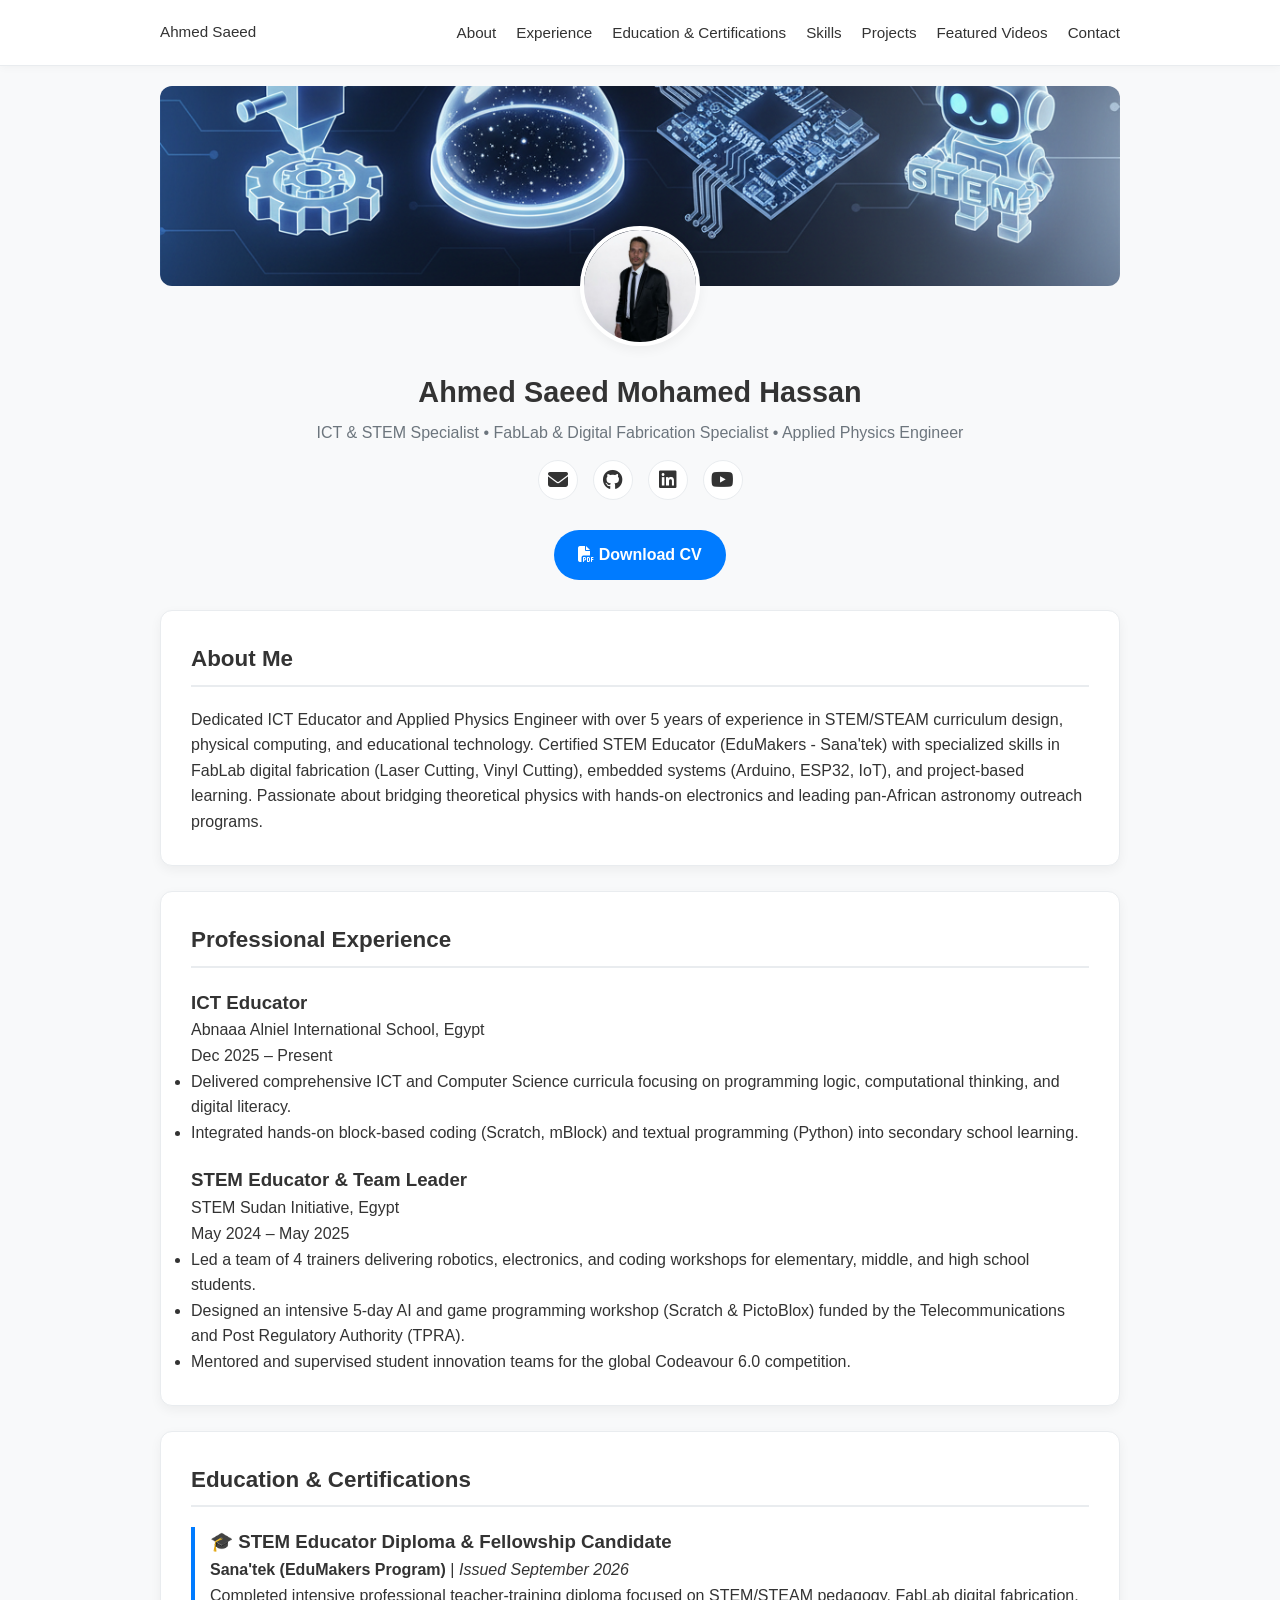
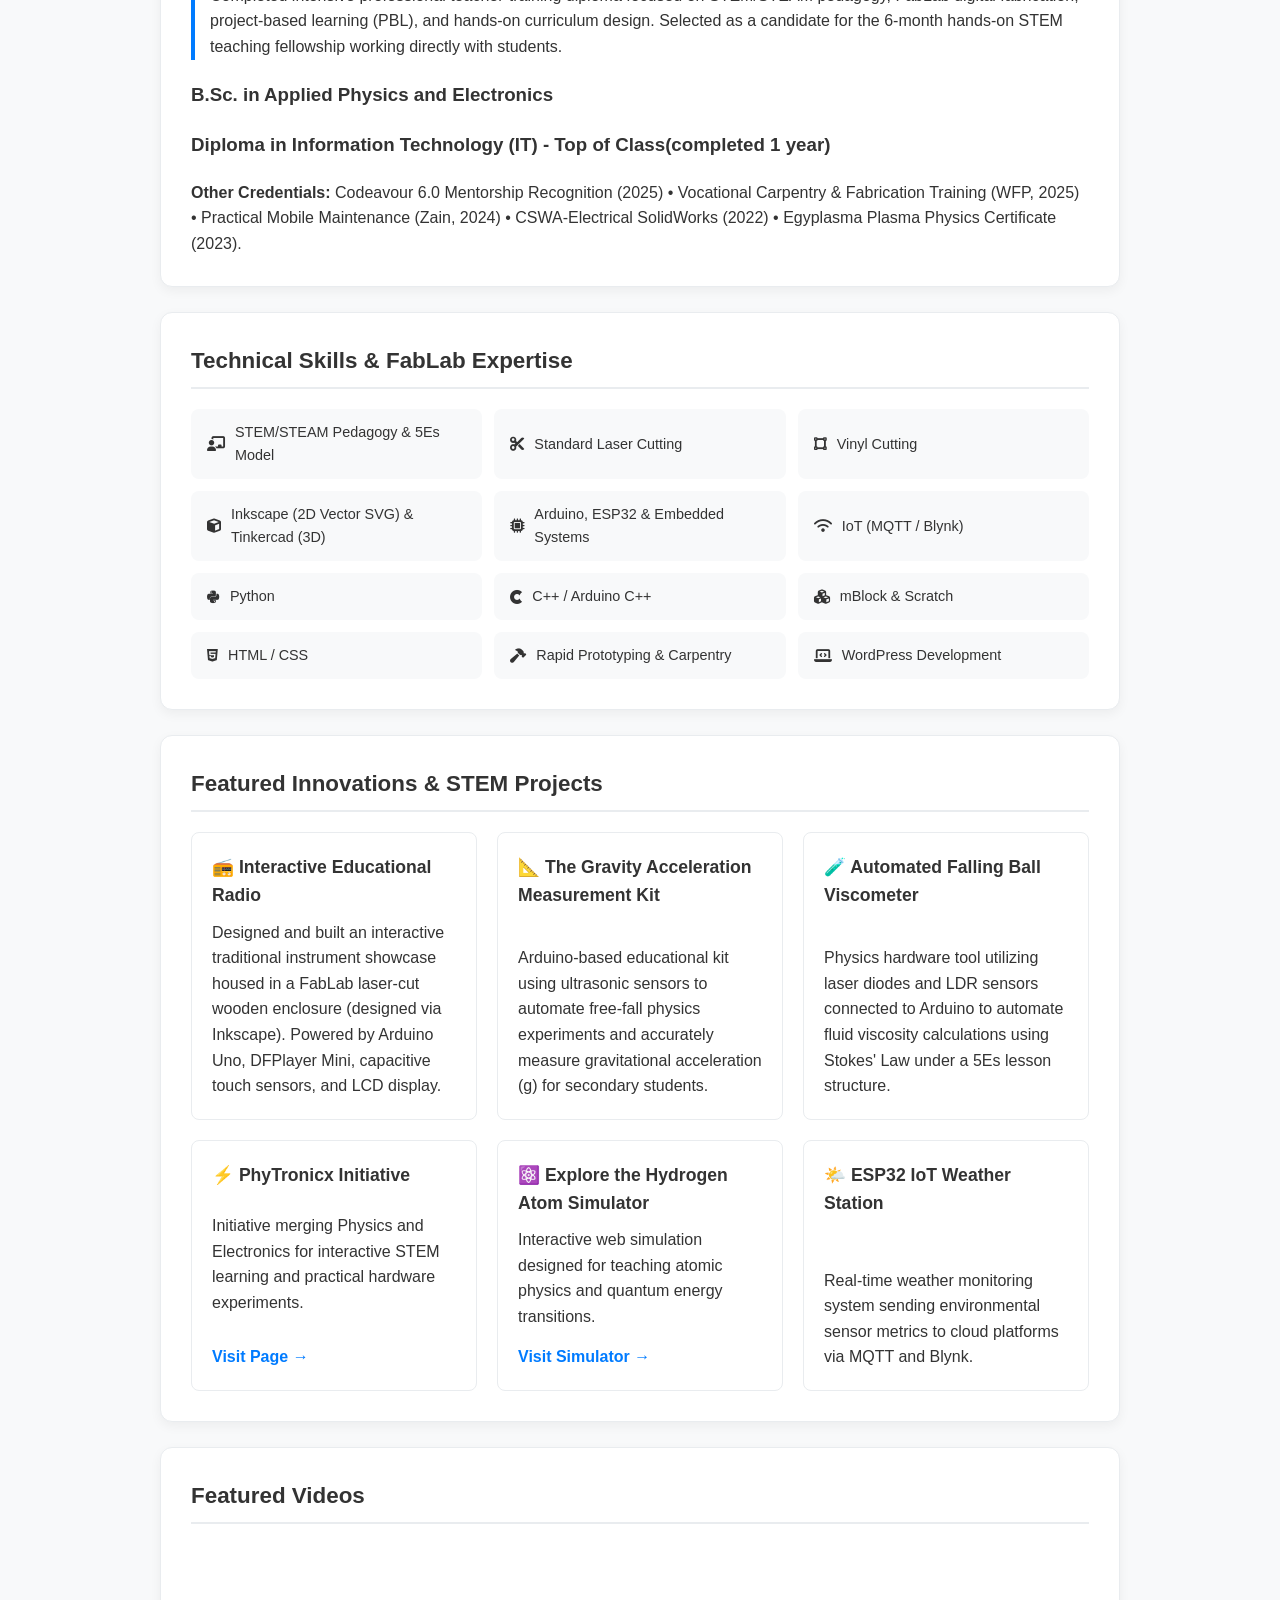
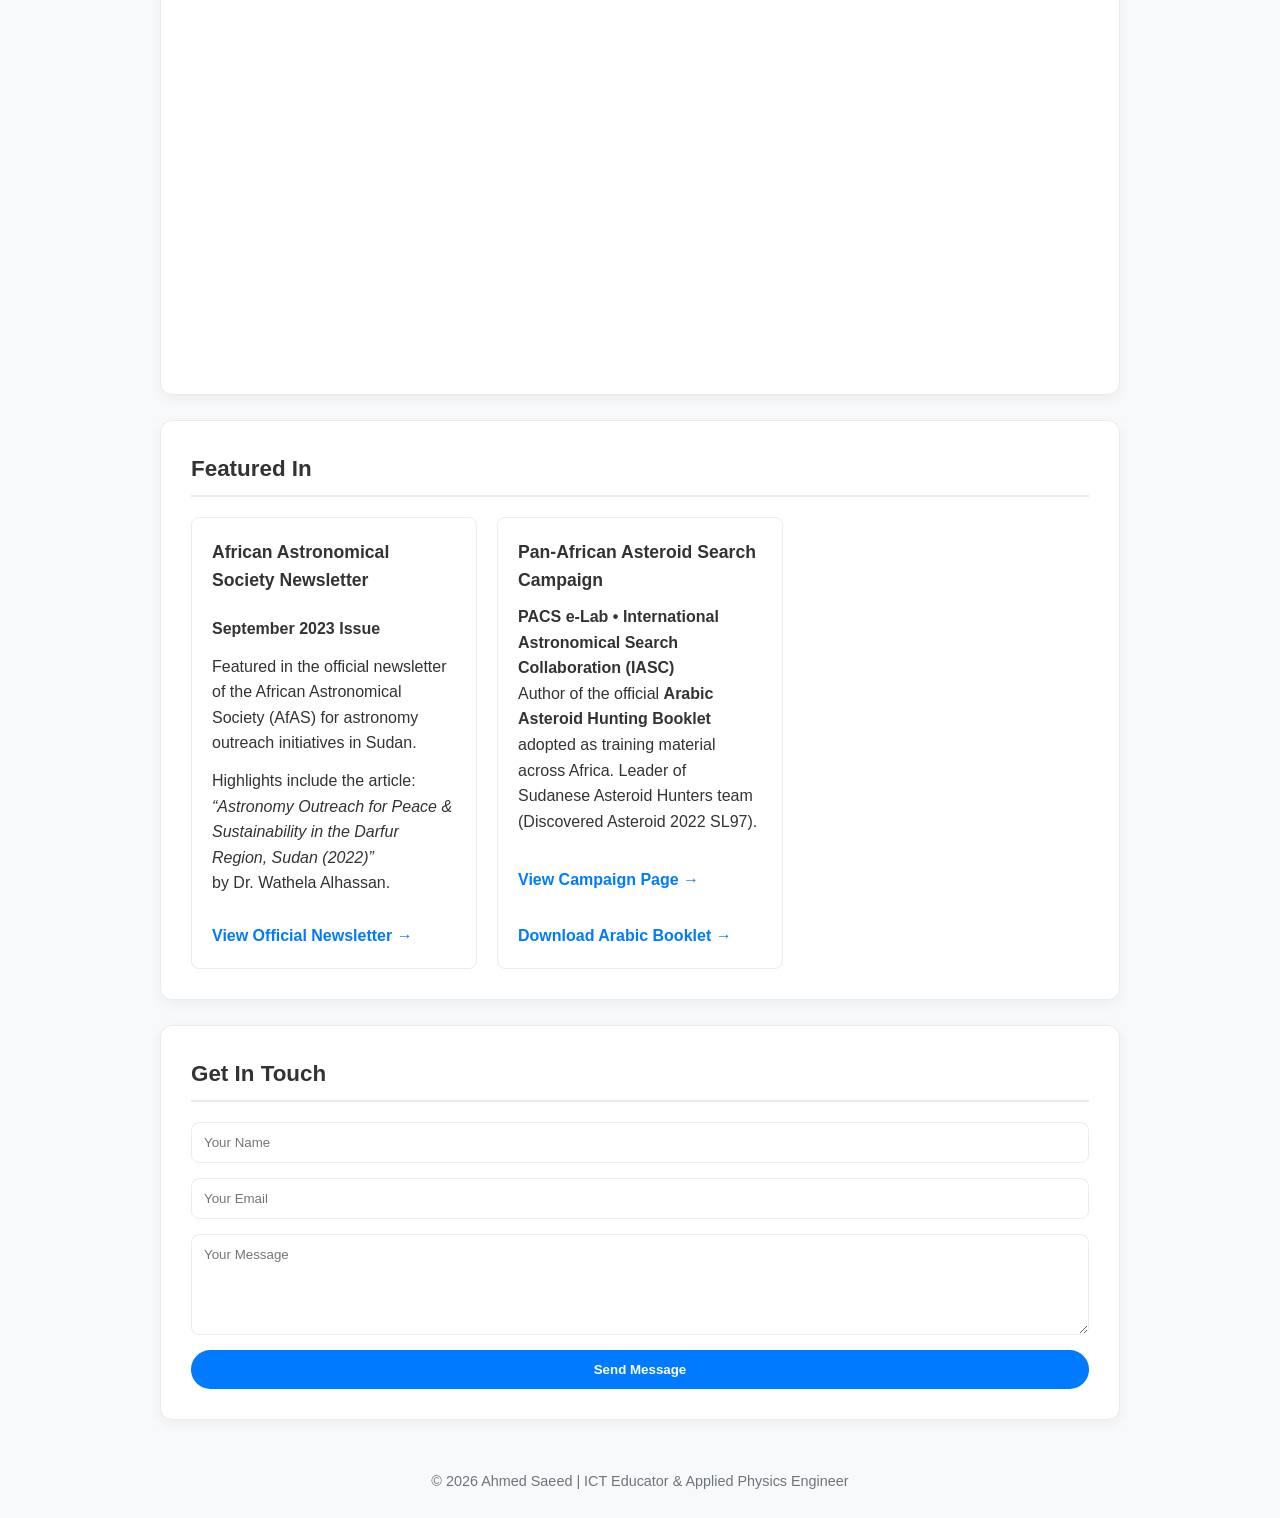
==== commit 317f3d5b: "Update title and role in index.html" ====
--- a/index.html
+++ b/index.html
@@ -3,7 +3,7 @@
 <head>
   <meta charset="UTF-8">
   <meta name="viewport" content="width=device-width, initial-scale=1.0">
-  <title>Ahmed Saeed | ICT & STEM Educator</title>
+  <title>Ahmed Saeed | ICT & STEM Specialist</title>
   <link rel="stylesheet" href="https://cdnjs.cloudflare.com/ajax/libs/font-awesome/6.5.1/css/all.min.css">
   <link rel="stylesheet" href="style.css">
 
@@ -49,7 +49,7 @@
       </div>
 
       <h1>Ahmed Saeed Mohamed Hassan</h1>
-      <p class="title">ICT & STEM Educator • FabLab & Digital Fabrication Specialist • Applied Physics Engineer</p>
+      <p class="title">ICT & STEM Specialist • FabLab & Digital Fabrication Specialist • Applied Physics Engineer</p>
       
       <div class="links">
         <a href="mailto:3ahmedsaeed3@gmail.com" title="Email"><i class="fa-solid fa-envelope"></i></a>
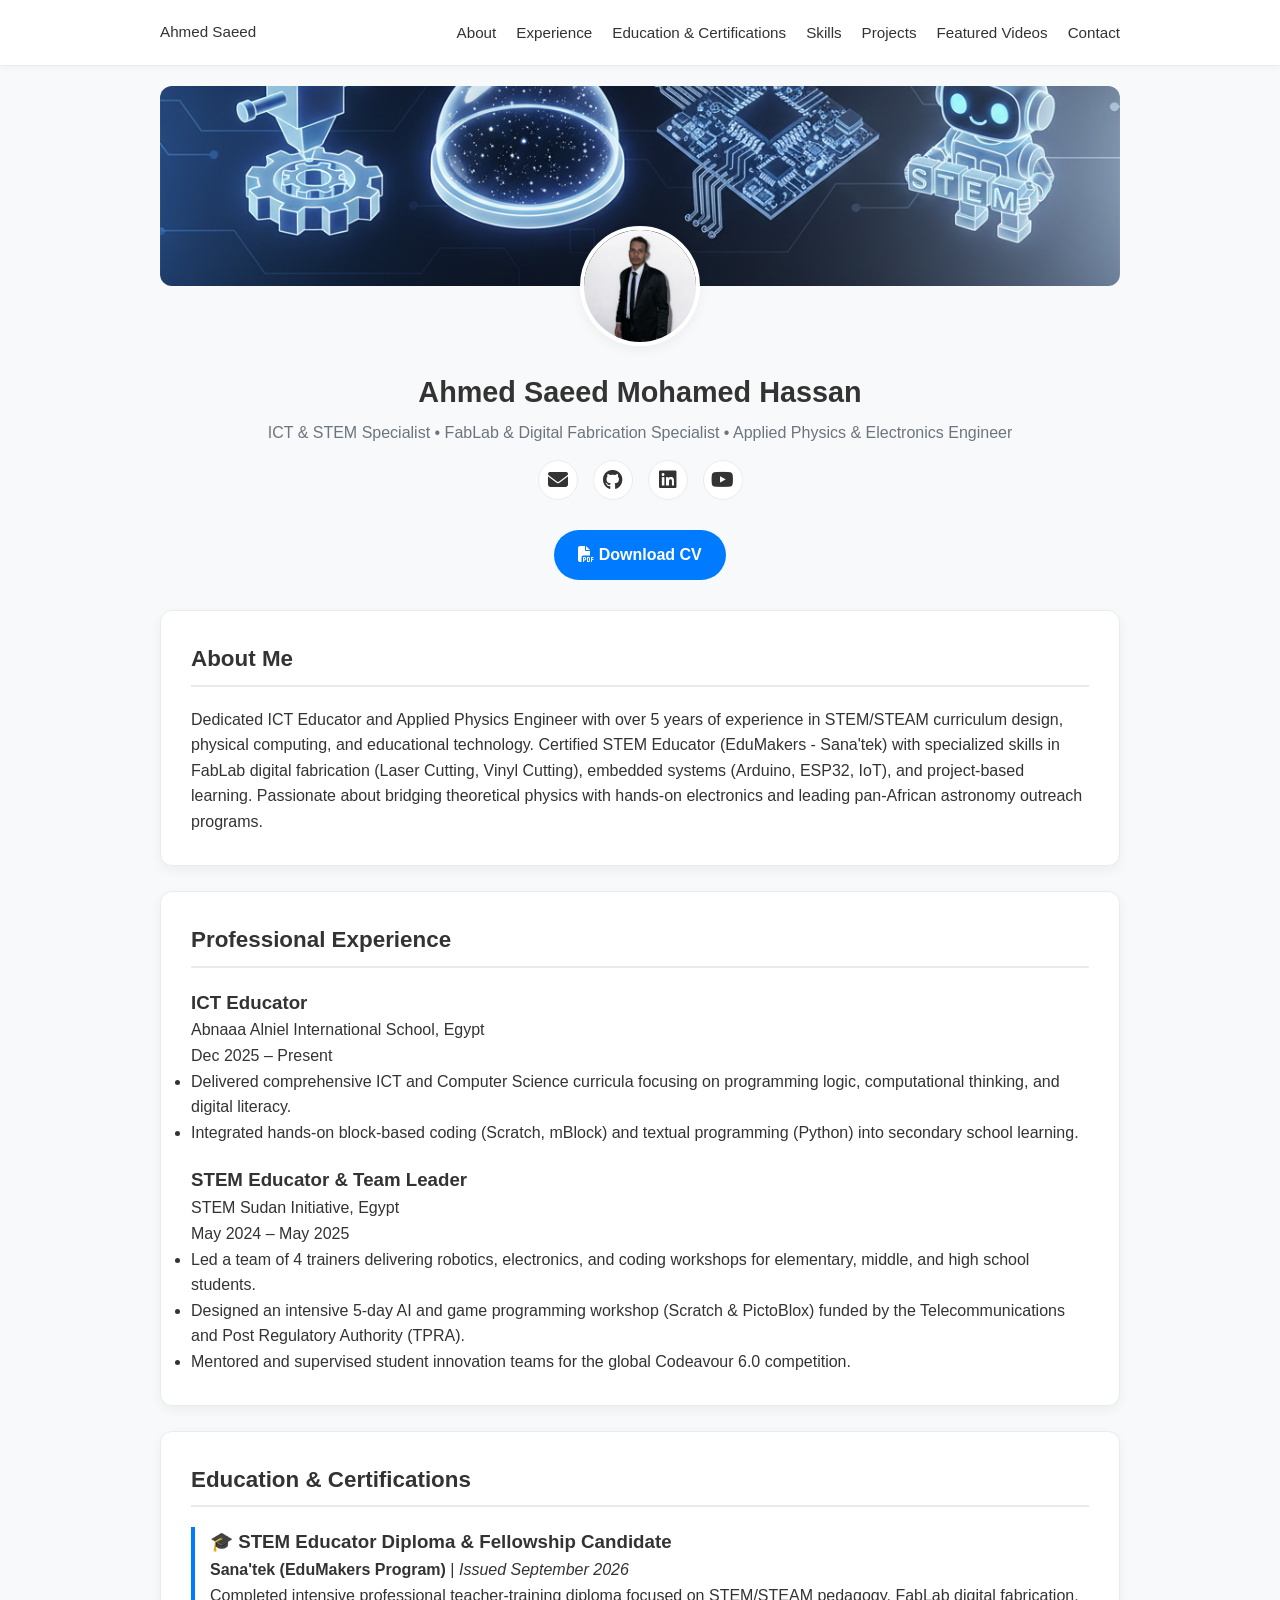
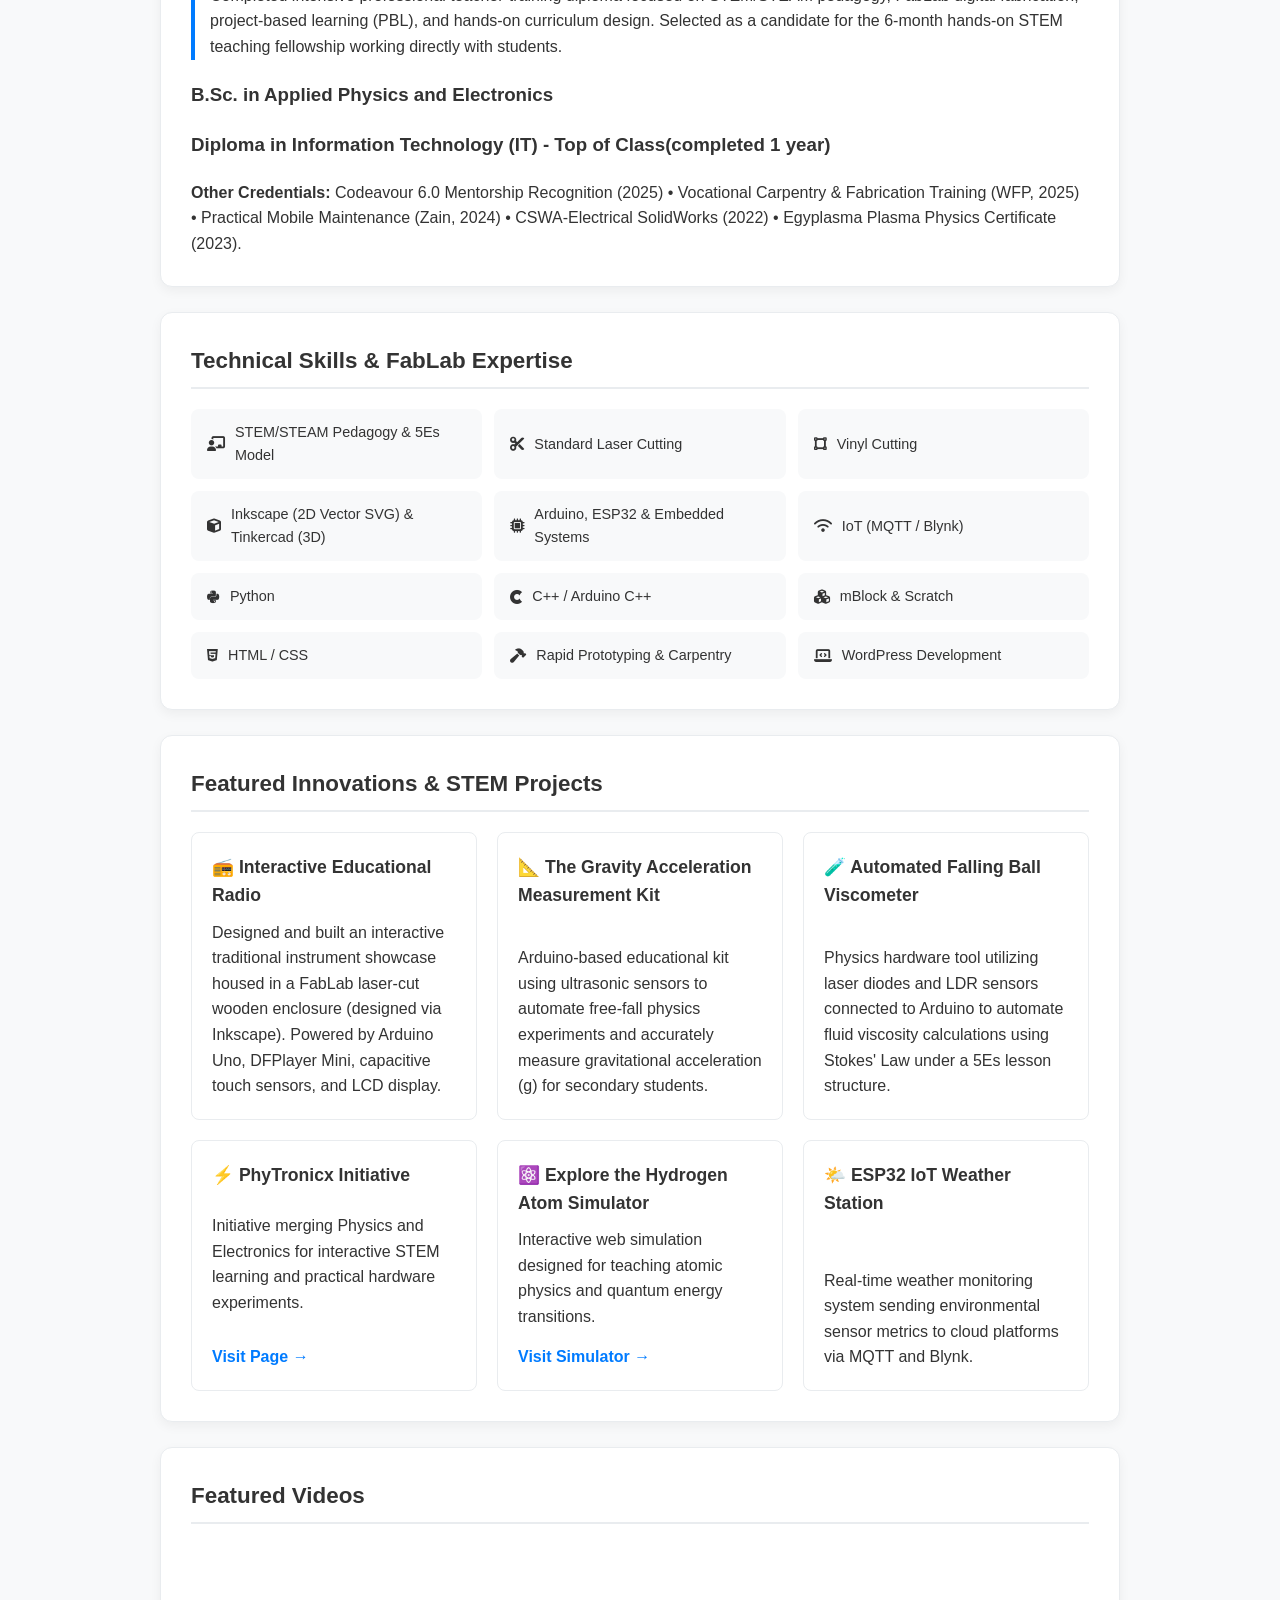
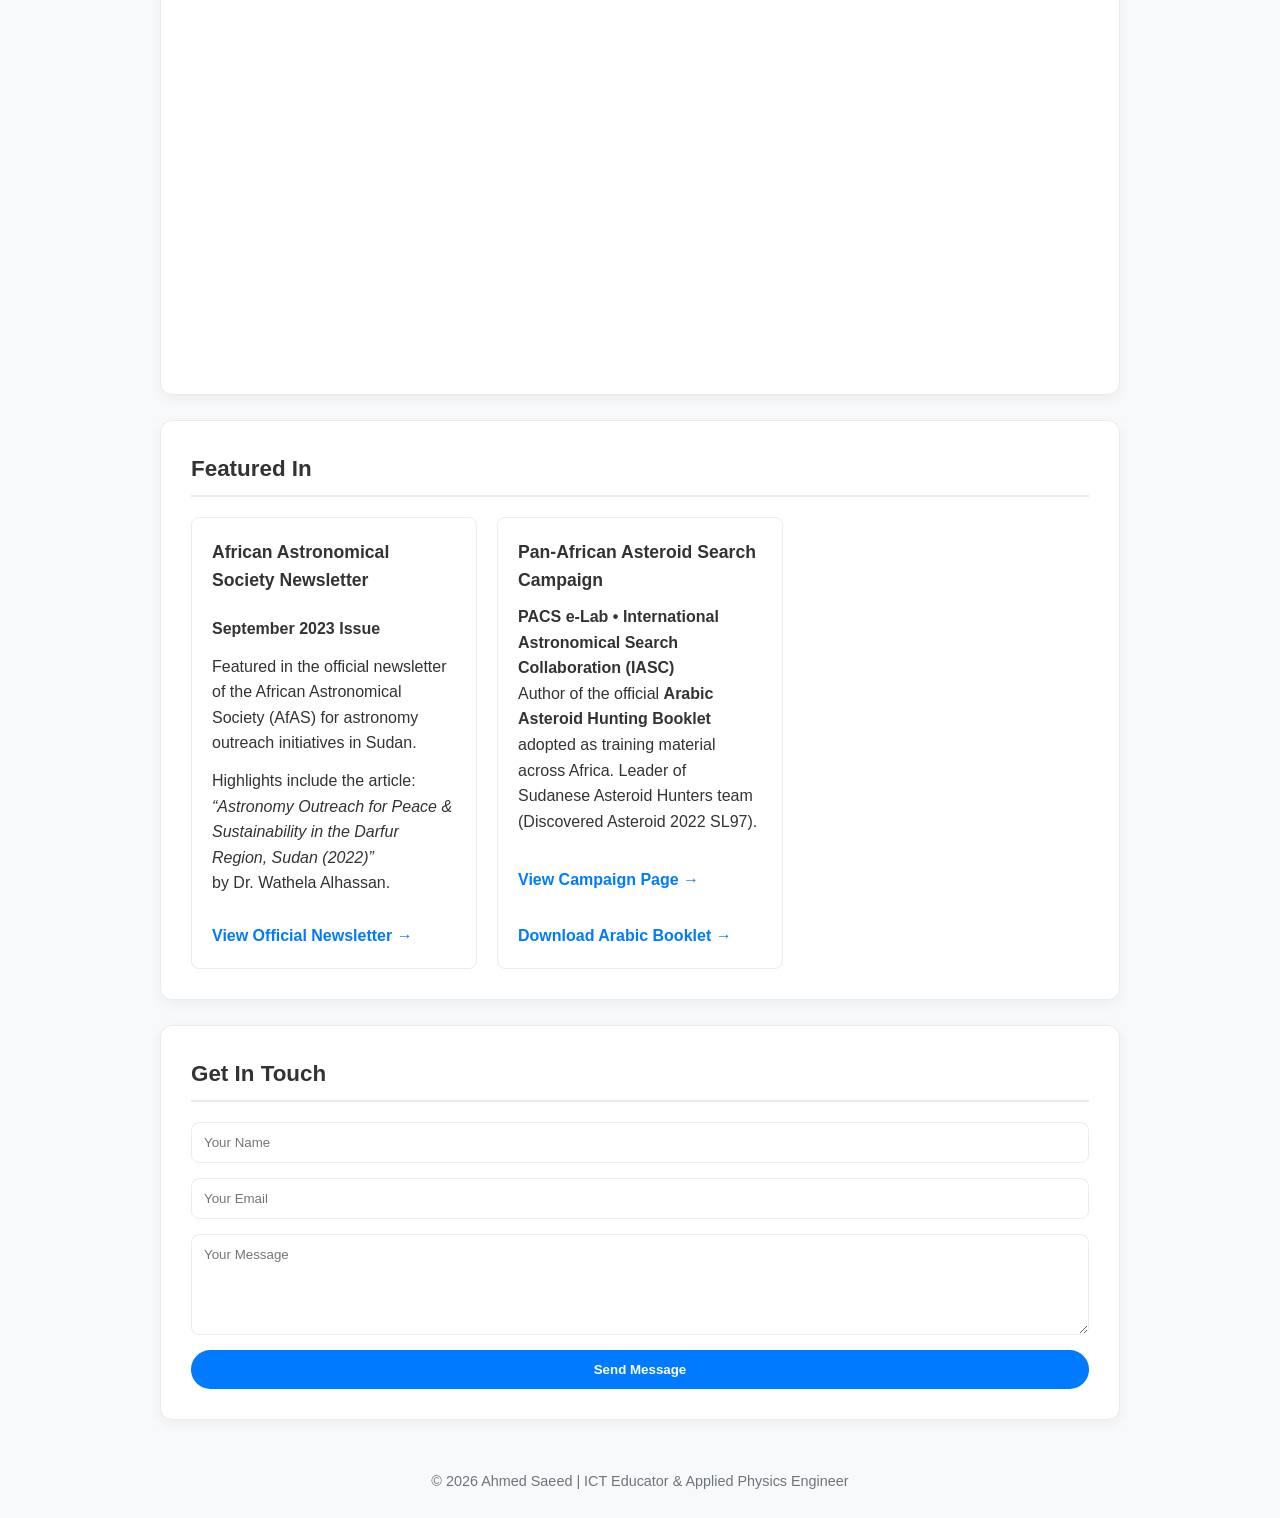
==== commit 76992f13: "Fix HTML encoding issues in index.html" ====
--- a/index.html
+++ b/index.html
@@ -49,7 +49,7 @@
       </div>
 
       <h1>Ahmed Saeed Mohamed Hassan</h1>
-      <p class="title">ICT & STEM Specialist • FabLab & Digital Fabrication Specialist • Applied Physics Engineer</p>
+      <p class="title">ICT & STEM Specialist • FabLab & Digital Fabrication Specialist • Applied Physics & Electronics Engineer</p>
       
       <div class="links">
         <a href="mailto:3ahmedsaeed3@gmail.com" title="Email"><i class="fa-solid fa-envelope"></i></a>
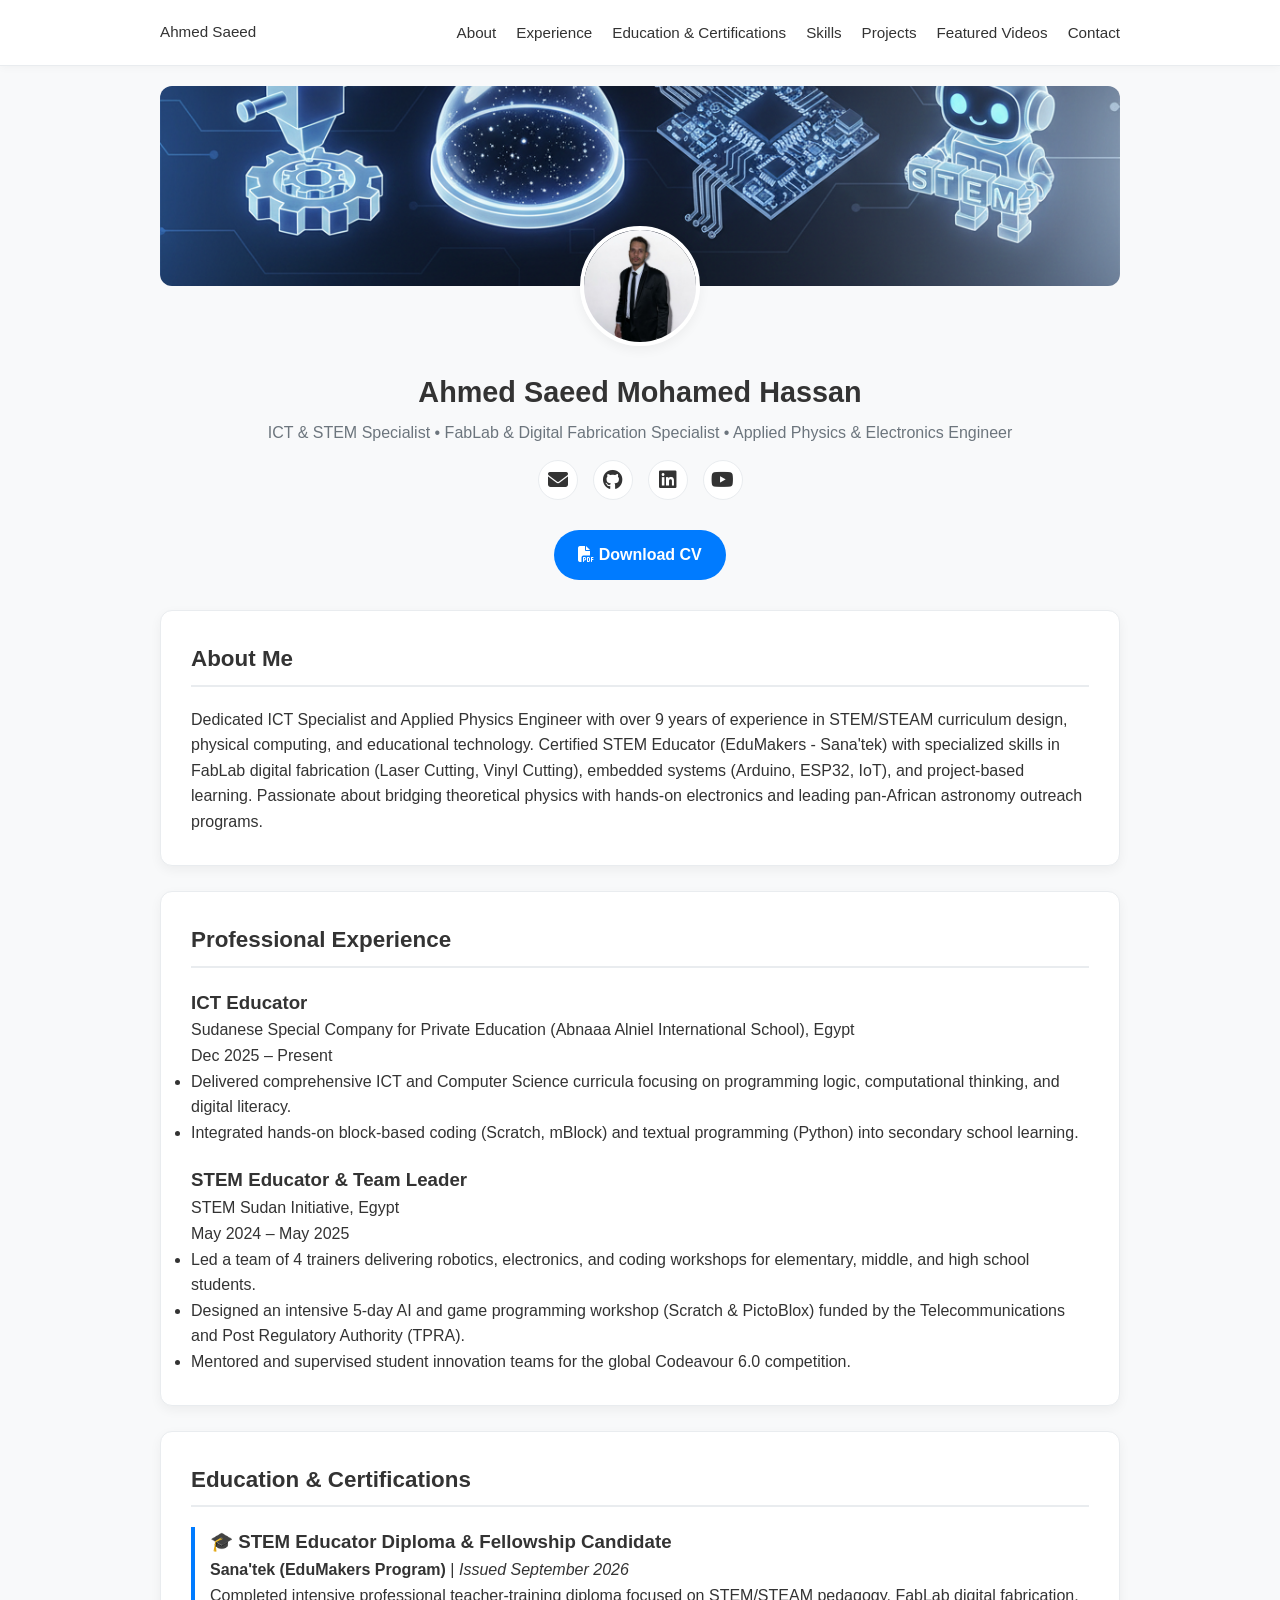
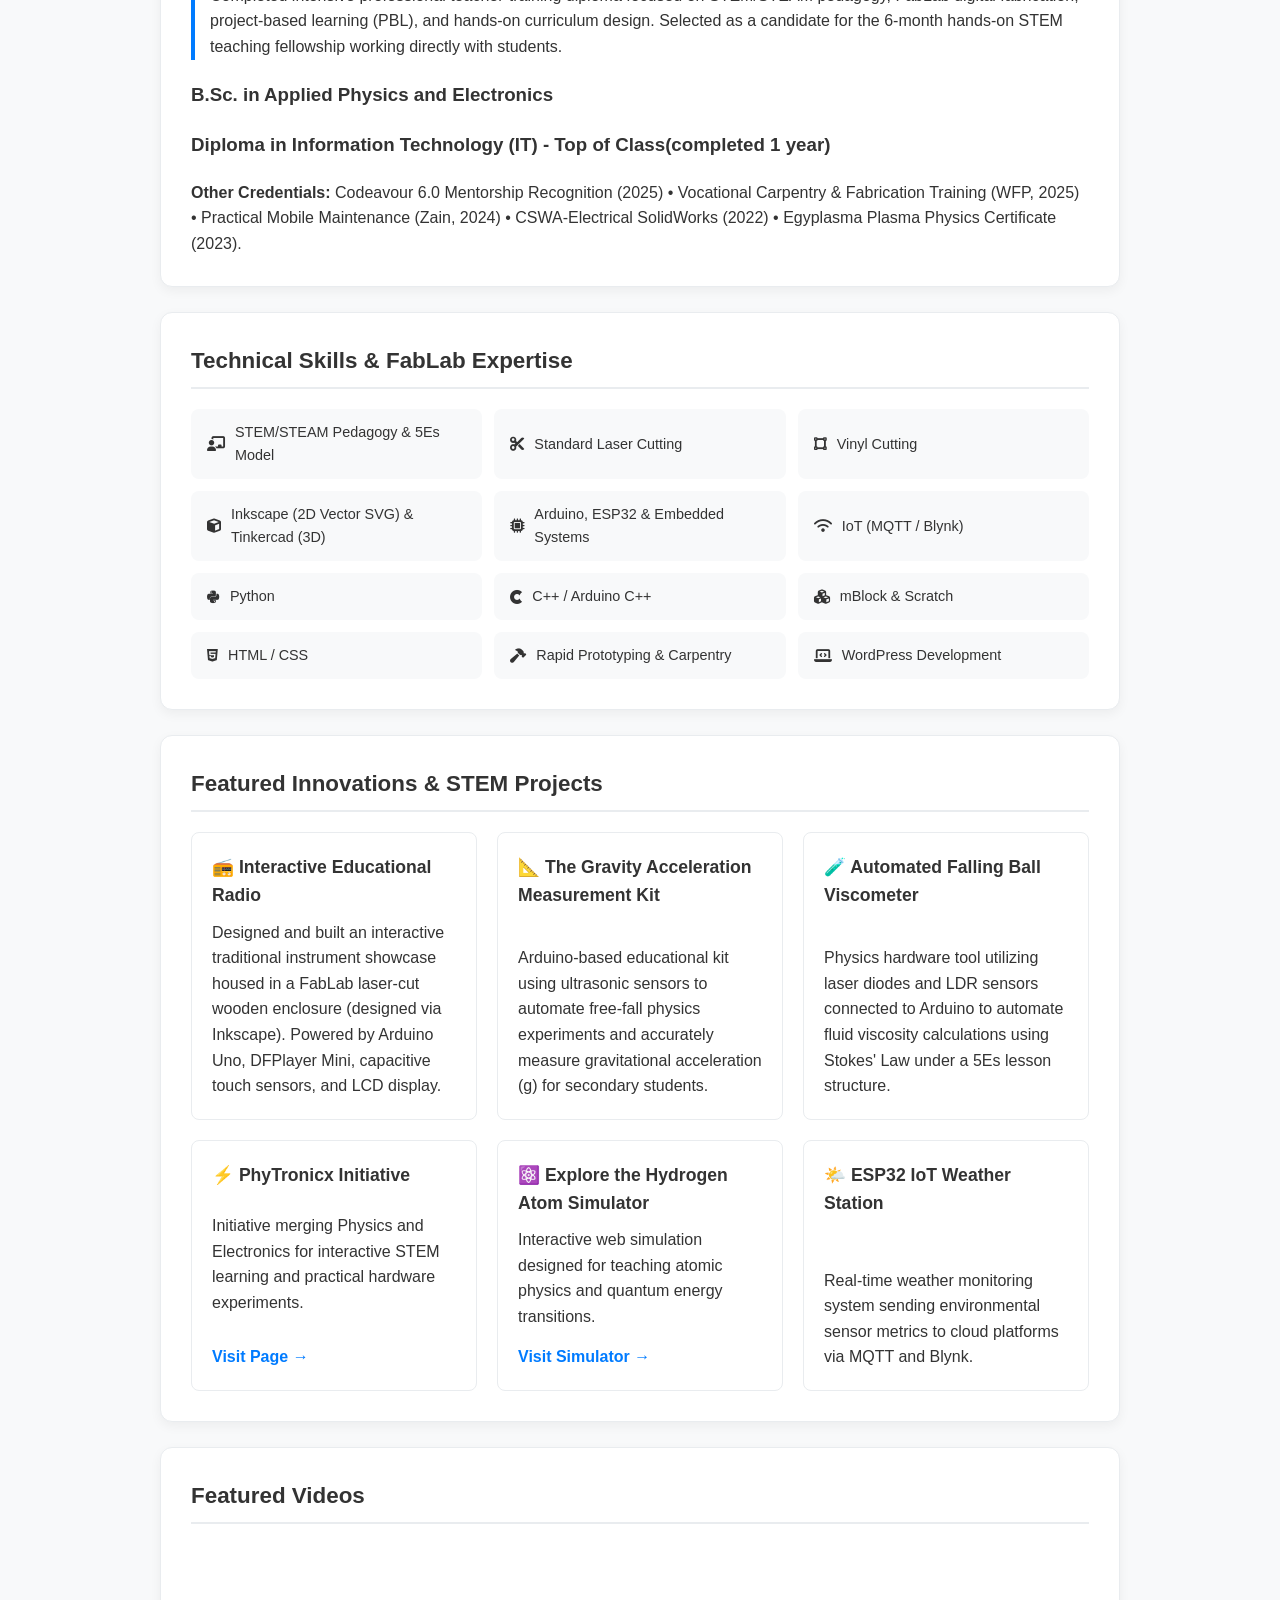
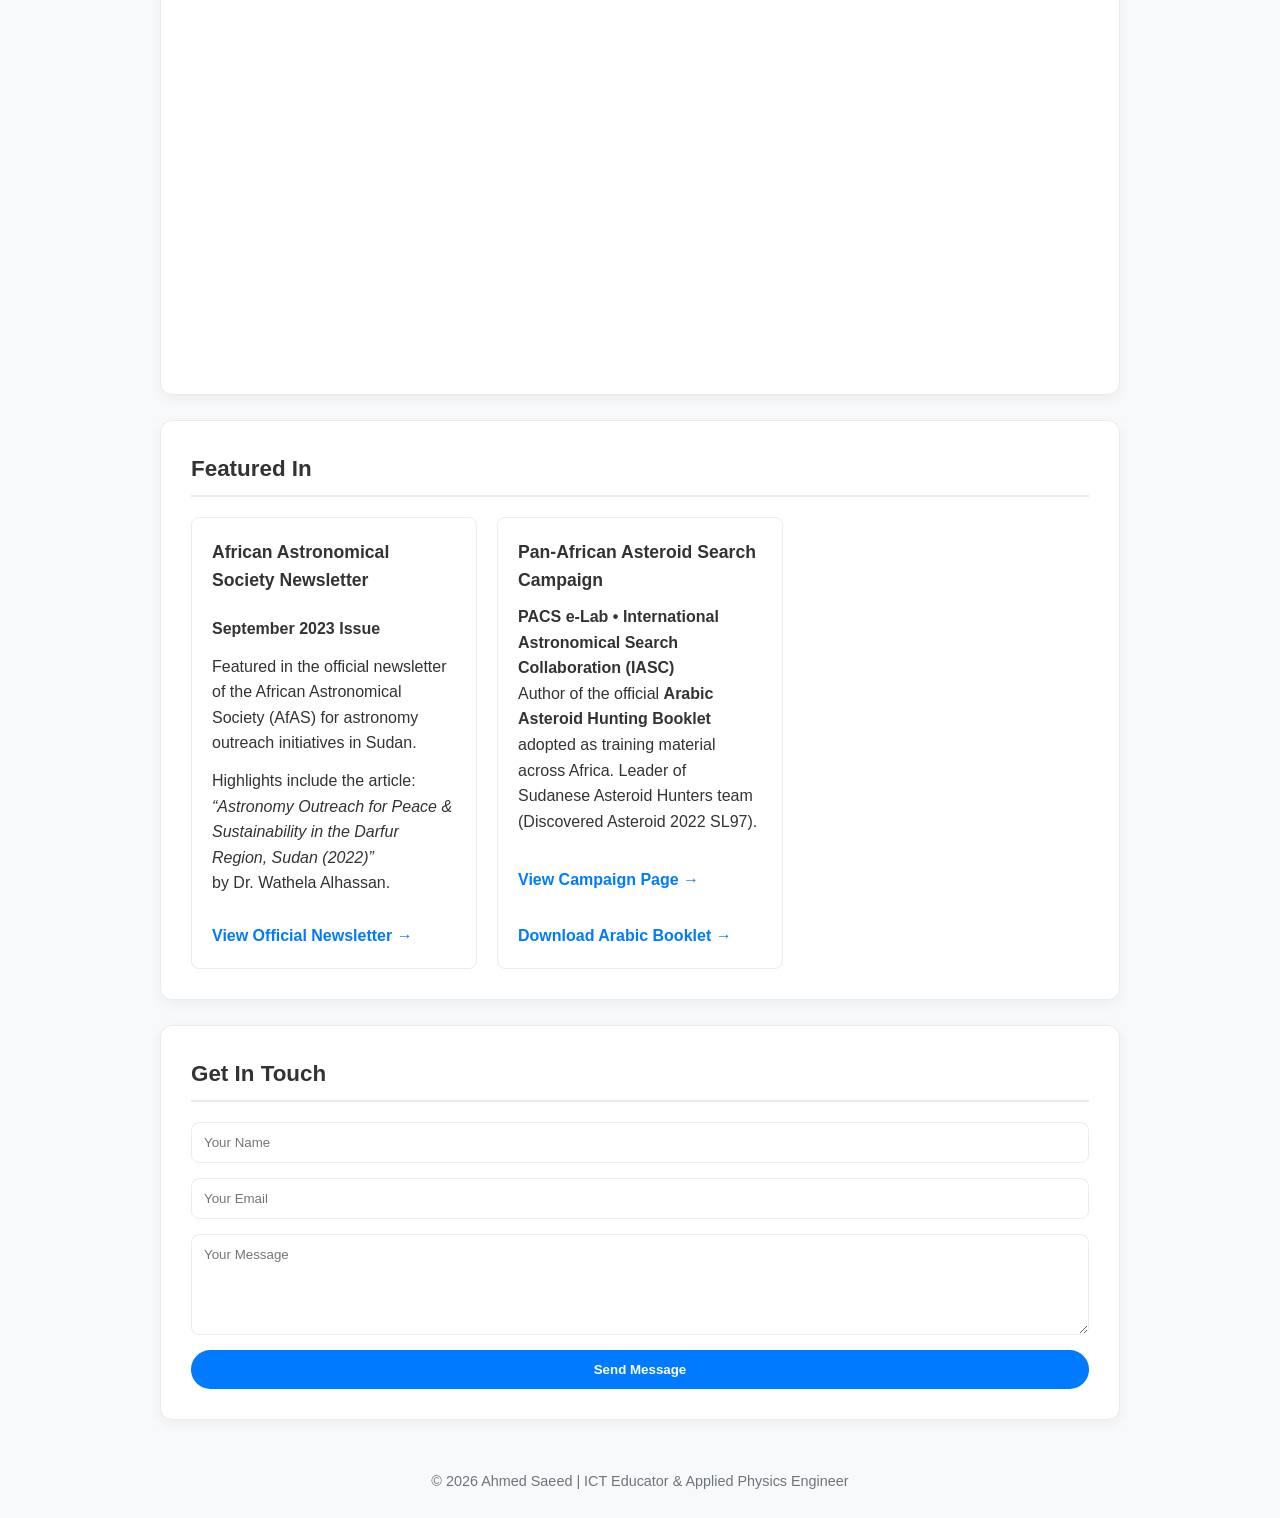
==== commit 97380902: "Update index.html" ====
--- a/index.html
+++ b/index.html
@@ -69,7 +69,7 @@
     <!-- About Me -->
     <section id="about" class="card">
       <h2>About Me</h2>
-      <p>Dedicated ICT Educator and Applied Physics Engineer with over 5 years of experience in STEM/STEAM curriculum design, physical computing, and educational technology. Certified STEM Educator (EduMakers - Sana'tek) with specialized skills in FabLab digital fabrication (Laser Cutting, Vinyl Cutting), embedded systems (Arduino, ESP32, IoT), and project-based learning. Passionate about bridging theoretical physics with hands-on electronics and leading pan-African astronomy outreach programs.</p>
+      <p>Dedicated ICT Specialist and Applied Physics Engineer with over 9 years of experience in STEM/STEAM curriculum design, physical computing, and educational technology. Certified STEM Educator (EduMakers - Sana'tek) with specialized skills in FabLab digital fabrication (Laser Cutting, Vinyl Cutting), embedded systems (Arduino, ESP32, IoT), and project-based learning. Passionate about bridging theoretical physics with hands-on electronics and leading pan-African astronomy outreach programs.</p>
     </section>
 
     <!-- Professional Experience -->
@@ -77,7 +77,7 @@
       <h2>Professional Experience</h2>
       <div class="experience-item">
         <h3>ICT Educator</h3>
-        <p class="company">Abnaaa Alniel International School, Egypt</p>
+        <p class="company">Sudanese Special Company for Private Education (Abnaaa Alniel International School), Egypt</p>
         <p class="date">Dec 2025 – Present</p>
         <ul>
           <li>Delivered comprehensive ICT and Computer Science curricula focusing on programming logic, computational thinking, and digital literacy.</li>
